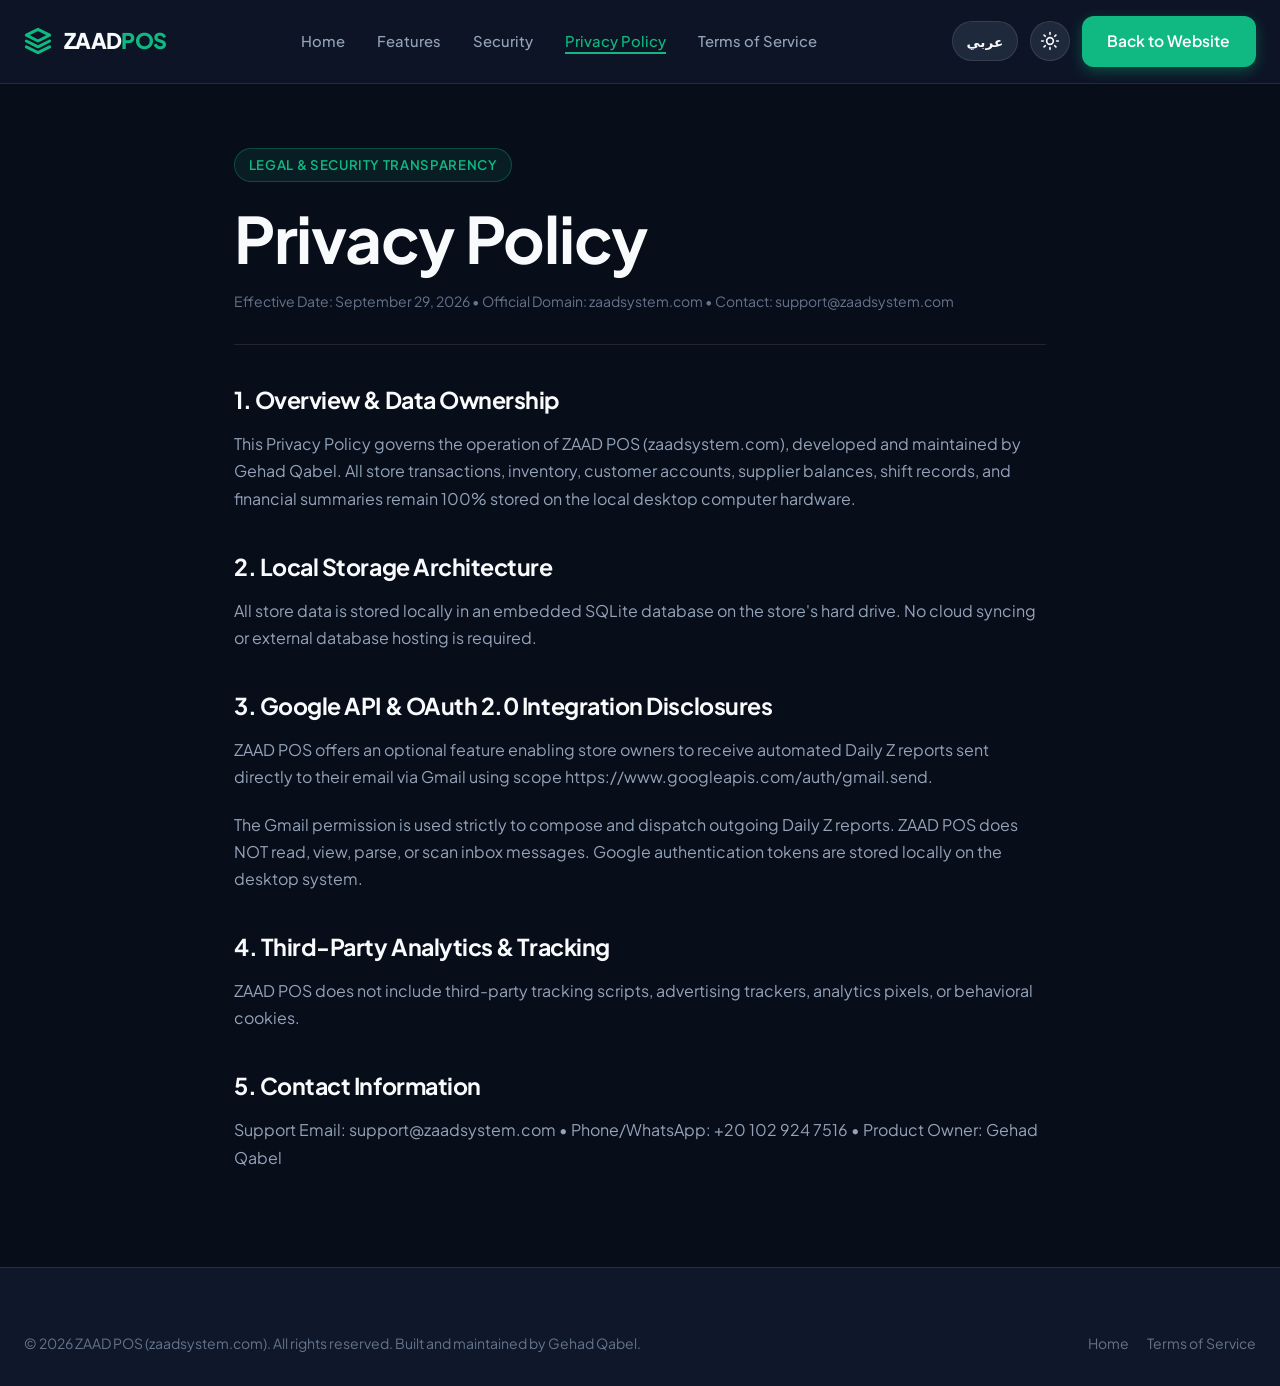
==== privacy/index.html @ 34163085 "Initial ZAAD POS website" ====
<!DOCTYPE html>
<html lang="en" data-theme="dark">
<head>
  <meta charset="UTF-8">
  <meta name="viewport" content="width=device-width, initial-scale=1.0">
  <title>Privacy Policy | ZAAD POS</title>
  <meta name="description" content="Privacy Policy for ZAAD POS system. Learn about our local data storage practices, optional Google OAuth integration, and strict commitment to user data privacy.">
  <link rel="canonical" href="https://zaadsystem.com/privacy/">

  <!-- Open Graph -->
  <meta property="og:type" content="website">
  <meta property="og:url" content="https://zaadsystem.com/privacy/">
  <meta property="og:title" content="Privacy Policy | ZAAD POS">
  <meta property="og:description" content="Official Privacy Policy for ZAAD POS. 100% local data control, optional Gmail report delivery, and zero data selling.">

  <!-- Typography Fonts -->
  <link rel="preconnect" href="https://fonts.googleapis.com">
  <link rel="preconnect" href="https://fonts.gstatic.com" crossorigin>
  <link href="https://fonts.googleapis.com/css2?family=Cairo:wght@400;500;600;700;800&family=Plus+Jakarta+Sans:wght@400;500;600;700;800&display=swap" rel="stylesheet">

  <!-- Main Stylesheet -->
  <link rel="stylesheet" href="/assets/css/styles.css">
</head>
<body>
  <div id="scroll-progress" aria-hidden="true"></div>

  <!-- Navigation Bar -->
  <header class="navbar">
    <div class="navbar-container">
      <a href="/" class="brand-logo" aria-label="ZAAD POS Homepage">
        <svg xmlns="http://www.w3.org/2000/svg" width="28" height="28" viewBox="0 0 24 24" fill="none" stroke="#10b981" stroke-width="2.5" stroke-linecap="round" stroke-linejoin="round"><path d="m2 7 10-5 10 5-10 5z"/><path d="m2 17 10 5 10-5"/><path d="m2 12 10 5 10-5"/></svg>
        <span>ZAAD<span style="color:var(--accent-emerald)">POS</span></span>
      </a>

      <nav>
        <ul class="nav-links">
          <li><a href="/" class="nav-link" data-i18n="nav_home">Home</a></li>
          <li><a href="/#features" class="nav-link" data-i18n="nav_features">Features</a></li>
          <li><a href="/#security" class="nav-link" data-i18n="nav_security">Security</a></li>
          <li><a href="/privacy/" class="nav-link active" data-i18n="nav_privacy">Privacy Policy</a></li>
          <li><a href="/terms/" class="nav-link" data-i18n="nav_terms">Terms of Service</a></li>
        </ul>
      </nav>

      <div class="nav-actions">
        <!-- Language Switcher Toggle Button (AR | EN) -->
        <button type="button" class="lang-toggle-btn" aria-label="Switch Language">
          <span style="font-weight:700;">العربية</span>
        </button>

        <button type="button" class="theme-toggle-btn" aria-label="Toggle Theme">
          <svg xmlns="http://www.w3.org/2000/svg" width="20" height="20" viewBox="0 0 24 24" fill="none" stroke="currentColor" stroke-width="2" stroke-linecap="round" stroke-linejoin="round"><circle cx="12" cy="12" r="4"/><path d="M12 2v2"/><path d="M12 20v2"/><path d="m4.93 4.93 1.41 1.41"/><path d="m17.66 17.66 1.41 1.41"/><path d="M2 12h2"/><path d="M20 12h2"/><path d="m6.34 17.66-1.41 1.41"/><path d="m19.07 4.93-1.41 1.41"/></svg>
        </button>
        <a href="/" class="btn btn-primary" data-i18n="btn_back_website">Back to Website</a>
      </div>
    </div>
  </header>

  <main class="legal-container">
    <div class="legal-header">
      <div class="section-tag" data-i18n="priv_tag">Legal & Security Transparency</div>
      <h1 data-i18n="priv_title">Privacy Policy</h1>
      <div class="legal-meta" data-i18n="priv_meta">
        Effective Date: September 29, 2026 • Official Domain: zaadsystem.com • Contact: support@zaadsystem.com
      </div>
    </div>

    <article class="legal-content">
      <h2 data-i18n="priv_h1">1. Overview & Data Ownership</h2>
      <p data-i18n="priv_p1">
        This Privacy Policy governs the operation of ZAAD POS (zaadsystem.com), developed and maintained by Gehad Qabel. All store transactions, inventory, customer accounts, supplier balances, shift records, and financial summaries remain 100% stored on the local desktop computer hardware.
      </p>

      <h2 data-i18n="priv_h2">2. Local Storage Architecture</h2>
      <p data-i18n="priv_p2">
        All store data is stored locally in an embedded SQLite database on the store's hard drive. No cloud syncing or external database hosting is required.
      </p>

      <h2 data-i18n="priv_h3">3. Google API & OAuth 2.0 Integration Disclosures</h2>
      <p data-i18n="priv_p3">
        ZAAD POS offers an optional feature enabling store owners to receive automated Daily Z reports sent directly to their email via Gmail using scope https://www.googleapis.com/auth/gmail.send.
      </p>
      <p data-i18n="priv_p3_sub">
        The Gmail permission is used strictly to compose and dispatch outgoing Daily Z reports. ZAAD POS does NOT read, view, parse, or scan inbox messages. Google authentication tokens are stored locally on the desktop system.
      </p>

      <h2 data-i18n="priv_h4">4. Third-Party Analytics & Tracking</h2>
      <p data-i18n="priv_p4">
        ZAAD POS does not include third-party tracking scripts, advertising trackers, analytics pixels, or behavioral cookies.
      </p>

      <h2 data-i18n="priv_h5">5. Contact Information</h2>
      <p data-i18n="priv_p5">
        Support Email: support@zaadsystem.com • Phone/WhatsApp: +20 102 924 7516 • Product Owner: Gehad Qabel
      </p>
    </article>
  </main>

  <footer class="site-footer">
    <div class="footer-container">
      <div class="footer-bottom" style="border-top:none; padding-top:0;">
        <span data-i18n="footer_rights">© 2026 ZAAD POS (zaadsystem.com). Built and maintained by Gehad Qabel.</span>
        <div>
          <a href="/" style="margin-right:1rem;" data-i18n="nav_home">Home</a>
          <a href="/terms/" data-i18n="nav_terms">Terms of Service</a>
        </div>
      </div>
    </div>
  </footer>

  <script src="/assets/js/i18n.js"></script>
  <script src="/assets/js/main.js"></script>
</body>
</html>
---- assets/css/styles.css ----
/* ==========================================================================
   ZAAD POS - Official Commercial & Verification Website Stylesheet
   Design System: Modern SaaS, Premium Fintech, Glassmorphism, Dark/Light Mode
   Full LTR (English) & RTL (Arabic) Support
   ========================================================================== */

/* --------------------------------------------------------------------------
   1. CSS Custom Properties / Color Palette
   -------------------------------------------------------------------------- */
:root {
  /* Default Light Mode Colors */
  --bg-primary: #f8fafc;
  --bg-secondary: #ffffff;
  --bg-tertiary: #f1f5f9;
  --bg-card: #ffffff;
  --bg-card-hover: #f8fafc;
  --bg-glass: rgba(255, 255, 255, 0.85);
  --bg-glass-border: rgba(226, 232, 240, 0.8);
  
  --text-main: #0f172a;
  --text-muted: #475569;
  --text-subtle: #64748b;
  --text-inverse: #ffffff;
  
  --border-light: #e2e8f0;
  --border-subtle: #cbd5e1;
  --border-focus: #10b981;
  
  /* Brand Accent Colors */
  --accent-emerald: #10b981;
  --accent-emerald-hover: #059669;
  --accent-emerald-light: rgba(16, 185, 129, 0.1);
  --accent-emerald-glow: rgba(16, 185, 129, 0.25);
  --accent-cyan: #06b6d4;
  --accent-navy: #0f172a;
  --accent-navy-surface: #1e293b;
  
  /* UI Shadows */
  --shadow-sm: 0 1px 2px 0 rgba(0, 0, 0, 0.05);
  --shadow-md: 0 4px 6px -1px rgba(0, 0, 0, 0.1), 0 2px 4px -1px rgba(0, 0, 0, 0.06);
  --shadow-lg: 0 10px 15px -3px rgba(0, 0, 0, 0.1), 0 4px 6px -2px rgba(0, 0, 0, 0.05);
  --shadow-xl: 0 20px 25px -5px rgba(0, 0, 0, 0.1), 0 10px 10px -5px rgba(0, 0, 0, 0.04);
  --shadow-glow: 0 0 30px rgba(16, 185, 129, 0.15);

  /* Layout & Animation Variables */
  --radius-sm: 6px;
  --radius-md: 12px;
  --radius-lg: 20px;
  --radius-xl: 28px;
  --transition-fast: 0.15s ease;
  --transition-normal: 0.3s cubic-bezier(0.16, 1, 0.3, 1);
  --transition-slow: 0.5s cubic-bezier(0.16, 1, 0.3, 1);
}

/* Dark Mode Theme Overrides */
[data-theme="dark"] {
  --bg-primary: #080d1a;
  --bg-secondary: #0f172a;
  --bg-tertiary: #1e293b;
  --bg-card: rgba(15, 23, 42, 0.85);
  --bg-card-hover: rgba(30, 41, 59, 0.9);
  --bg-glass: rgba(15, 23, 42, 0.85);
  --bg-glass-border: rgba(255, 255, 255, 0.1);
  
  --text-main: #f8fafc;
  --text-muted: #94a3b8;
  --text-subtle: #64748b;
  --text-inverse: #0f172a;
  
  --border-light: rgba(255, 255, 255, 0.1);
  --border-subtle: rgba(255, 255, 255, 0.15);
  --border-focus: #10b981;
  
  --shadow-sm: 0 1px 2px 0 rgba(0, 0, 0, 0.3);
  --shadow-md: 0 4px 6px -1px rgba(0, 0, 0, 0.4);
  --shadow-lg: 0 10px 25px -5px rgba(0, 0, 0, 0.5);
  --shadow-xl: 0 25px 50px -12px rgba(0, 0, 0, 0.7);
  --shadow-glow: 0 0 40px rgba(16, 185, 129, 0.25);
}

/* --------------------------------------------------------------------------
   2. Base Styles & Global Resets
   -------------------------------------------------------------------------- */
*, *::before, *::after {
  box-sizing: border-box;
  margin: 0;
  padding: 0;
}

html {
  scroll-behavior: smooth;
  font-size: 16px;
  -webkit-text-size-adjust: 100%;
}

body {
  font-family: 'Plus Jakarta Sans', system-ui, -apple-system, BlinkMacSystemFont, 'Segoe UI', Roboto, Ubuntu, sans-serif;
  background-color: var(--bg-primary);
  color: var(--text-main);
  line-height: 1.6;
  overflow-x: hidden;
  transition: background-color var(--transition-normal), color var(--transition-normal);
}

[dir="rtl"] body {
  font-family: 'Cairo', 'Plus Jakarta Sans', system-ui, -apple-system, 'Segoe UI', Roboto, sans-serif;
}

a {
  color: inherit;
  text-decoration: none;
}

button {
  font-family: inherit;
  cursor: pointer;
  border: none;
  background: none;
}

img {
  max-width: 100%;
  height: auto;
  display: block;
}

/* Scroll Progress Bar */
#scroll-progress {
  position: fixed;
  top: 0;
  left: 0;
  height: 3px;
  background: linear-gradient(90deg, var(--accent-emerald), var(--accent-cyan));
  z-index: 1000;
  width: 0%;
  transition: width 0.1s linear;
}

/* --------------------------------------------------------------------------
   3. Typography & Badges
   -------------------------------------------------------------------------- */
h1, h2, h3, h4, h5, h6 {
  color: var(--text-main);
  font-weight: 700;
  line-height: 1.25;
  letter-spacing: -0.02em;
}

h1 { font-size: clamp(2.5rem, 5vw, 4rem); }
h2 { font-size: clamp(1.85rem, 3.5vw, 2.75rem); }
h3 { font-size: clamp(1.35rem, 2.5vw, 1.75rem); }
h4 { font-size: 1.25rem; }

p {
  color: var(--text-muted);
}

.section-tag {
  display: inline-flex;
  align-items: center;
  gap: 0.5rem;
  padding: 0.35rem 0.85rem;
  border-radius: 9999px;
  background: var(--accent-emerald-light);
  border: 1px solid rgba(16, 185, 129, 0.3);
  color: var(--accent-emerald);
  font-size: 0.825rem;
  font-weight: 600;
  text-transform: uppercase;
  letter-spacing: 0.05em;
  margin-bottom: 1rem;
}

/* --------------------------------------------------------------------------
   4. Buttons & Interactive Controls
   -------------------------------------------------------------------------- */
.btn {
  display: inline-flex;
  align-items: center;
  justify-content: center;
  gap: 0.6rem;
  padding: 0.8rem 1.6rem;
  font-size: 0.975rem;
  font-weight: 600;
  border-radius: var(--radius-md);
  transition: all var(--transition-fast);
  white-space: nowrap;
}

.btn-primary {
  background: var(--accent-emerald);
  color: #ffffff;
  box-shadow: 0 4px 14px rgba(16, 185, 129, 0.35);
}

.btn-primary:hover {
  background: var(--accent-emerald-hover);
  transform: translateY(-2px);
  box-shadow: 0 6px 20px rgba(16, 185, 129, 0.45);
}

.btn-secondary {
  background: var(--bg-tertiary);
  color: var(--text-main);
  border: 1px solid var(--border-light);
}

.btn-secondary:hover {
  background: var(--bg-card-hover);
  border-color: var(--border-subtle);
  transform: translateY(-2px);
}

.btn-outline {
  background: transparent;
  color: var(--text-main);
  border: 1px solid var(--border-light);
}

.btn-outline:hover {
  background: var(--accent-emerald-light);
  border-color: var(--accent-emerald);
  color: var(--accent-emerald);
}

/* RTL Arrow Icon Flip */
[dir="rtl"] .btn svg.arrow-icon {
  transform: scaleX(-1);
}

/* --------------------------------------------------------------------------
   5. Sticky Navigation Bar
   -------------------------------------------------------------------------- */
.navbar {
  position: sticky;
  top: 0;
  width: 100%;
  z-index: 900;
  background: var(--bg-glass);
  backdrop-filter: blur(16px);
  -webkit-backdrop-filter: blur(16px);
  border-bottom: 1px solid var(--bg-glass-border);
  transition: all var(--transition-normal);
}

.navbar-container {
  max-width: 1280px;
  margin: 0 auto;
  padding: 1rem 1.5rem;
  display: flex;
  align-items: center;
  justify-content: space-between;
}

.brand-logo {
  display: flex;
  align-items: center;
  gap: 0.75rem;
  font-size: 1.35rem;
  font-weight: 800;
  color: var(--text-main);
  letter-spacing: -0.03em;
}

.brand-badge {
  font-size: 0.65rem;
  padding: 0.2rem 0.5rem;
  background: var(--accent-emerald-light);
  color: var(--accent-emerald);
  border-radius: 4px;
  font-weight: 700;
  border: 1px solid rgba(16, 185, 129, 0.3);
}

.nav-links {
  display: flex;
  align-items: center;
  gap: 2rem;
  list-style: none;
}

.nav-link {
  font-size: 0.925rem;
  font-weight: 500;
  color: var(--text-muted);
  transition: color var(--transition-fast);
  position: relative;
}

.nav-link:hover, .nav-link.active {
  color: var(--accent-emerald);
}

.nav-link::after {
  content: '';
  position: absolute;
  bottom: -4px;
  left: 0;
  width: 0%;
  height: 2px;
  background: var(--accent-emerald);
  transition: width var(--transition-fast);
}

.nav-link:hover::after, .nav-link.active::after {
  width: 100%;
}

.nav-actions {
  display: flex;
  align-items: center;
  gap: 0.75rem;
}

.theme-toggle-btn, .lang-toggle-btn {
  height: 40px;
  padding: 0 0.85rem;
  border-radius: 9999px;
  display: flex;
  align-items: center;
  justify-content: center;
  background: var(--bg-tertiary);
  color: var(--text-main);
  border: 1px solid var(--border-light);
  font-size: 0.85rem;
  font-weight: 700;
  transition: all var(--transition-fast);
}

.theme-toggle-btn {
  width: 40px;
  padding: 0;
  border-radius: 50%;
}

.theme-toggle-btn:hover, .lang-toggle-btn:hover {
  background: var(--accent-emerald-light);
  color: var(--accent-emerald);
  border-color: var(--accent-emerald);
}

.mobile-menu-btn {
  display: none;
  font-size: 1.5rem;
  color: var(--text-main);
}

/* --------------------------------------------------------------------------
   6. Hero Section & Desktop Application Mockup
   -------------------------------------------------------------------------- */
.hero-section {
  padding: 4rem 1.5rem 6rem;
  position: relative;
  overflow: hidden;
}

.hero-container {
  max-width: 1280px;
  margin: 0 auto;
  text-align: center;
}

.hero-headline {
  margin-bottom: 1.25rem;
  max-width: 900px;
  margin-left: auto;
  margin-right: auto;
}

.hero-subtitle {
  font-size: 1.2rem;
  color: var(--text-muted);
  max-width: 720px;
  margin: 0 auto 2.5rem;
}

.hero-actions {
  display: flex;
  align-items: center;
  justify-content: center;
  gap: 1rem;
  margin-bottom: 3rem;
  flex-wrap: wrap;
}

.hero-trust-badges {
  display: flex;
  align-items: center;
  justify-content: center;
  gap: 1.5rem;
  flex-wrap: wrap;
  margin-bottom: 4rem;
}

.trust-badge-item {
  display: flex;
  align-items: center;
  gap: 0.5rem;
  font-size: 0.875rem;
  font-weight: 600;
  color: var(--text-muted);
  background: var(--bg-card);
  padding: 0.4rem 1rem;
  border-radius: 9999px;
  border: 1px solid var(--border-light);
}

.trust-badge-item svg {
  color: var(--accent-emerald);
}

/* Application Desktop Window Frame */
.app-window-frame {
  max-width: 1100px;
  margin: 0 auto;
  background: var(--accent-navy-surface);
  border-radius: var(--radius-lg);
  border: 1px solid var(--border-subtle);
  box-shadow: var(--shadow-xl), var(--shadow-glow);
  overflow: hidden;
  transition: transform var(--transition-slow);
  cursor: pointer;
  position: relative;
}

.app-window-frame:hover {
  transform: translateY(-4px) scale(1.005);
}

.window-header-bar {
  background: #0f172a;
  padding: 0.75rem 1.25rem;
  display: flex;
  align-items: center;
  justify-content: space-between;
  border-bottom: 1px solid rgba(255, 255, 255, 0.1);
}

.window-dots {
  display: flex;
  gap: 6px;
}

.dot {
  width: 10px;
  height: 10px;
  border-radius: 50%;
}
.dot-red { background: #ef4444; }
.dot-yellow { background: #f59e0b; }
.dot-green { background: #10b981; }

.window-title {
  font-size: 0.8rem;
  color: #94a3b8;
  font-weight: 600;
}

.app-screenshot-wrapper {
  position: relative;
  overflow: hidden;
}

.app-screenshot-wrapper img {
  width: 100%;
  height: auto;
  display: block;
}

.screenshot-zoom-overlay {
  position: absolute;
  inset: 0;
  background: rgba(15, 23, 42, 0.4);
  display: flex;
  align-items: center;
  justify-content: center;
  opacity: 0;
  transition: opacity var(--transition-fast);
  color: #ffffff;
  font-weight: 600;
  gap: 0.5rem;
}

.app-window-frame:hover .screenshot-zoom-overlay {
  opacity: 1;
}

/* --------------------------------------------------------------------------
   7. Workflow Section
   -------------------------------------------------------------------------- */
.section-padding {
  padding: 5rem 1.5rem;
}

.container {
  max-width: 1280px;
  margin: 0 auto;
}

.section-header {
  text-align: center;
  max-width: 700px;
  margin: 0 auto 3.5rem;
}

.workflow-grid {
  display: grid;
  grid-template-columns: repeat(auto-fit, minmax(220px, 1fr));
  gap: 1.5rem;
  position: relative;
}

.workflow-card {
  background: var(--bg-card);
  border: 1px solid var(--border-light);
  border-radius: var(--radius-md);
  padding: 1.75rem;
  position: relative;
  transition: all var(--transition-normal);
  text-align: start;
}

.workflow-card:hover {
  transform: translateY(-5px);
  border-color: var(--accent-emerald);
  box-shadow: var(--shadow-lg);
}

.workflow-step-num {
  font-size: 0.75rem;
  font-weight: 800;
  color: var(--accent-emerald);
  background: var(--accent-emerald-light);
  width: 28px;
  height: 28px;
  border-radius: 50%;
  display: flex;
  align-items: center;
  justify-content: center;
  margin-bottom: 1rem;
}

.workflow-card h3 {
  font-size: 1.15rem;
  margin-bottom: 0.5rem;
}

/* --------------------------------------------------------------------------
   8. Screenshot Showcase Lightbox & Alternating Layouts
   -------------------------------------------------------------------------- */
.showcase-row {
  display: grid;
  grid-template-columns: 1fr 1fr;
  gap: 3rem;
  align-items: center;
  margin-bottom: 5rem;
}

.showcase-row.reverse {
  grid-template-columns: 1fr 1fr;
}

.showcase-content {
  text-align: start;
}

.showcase-content h3 {
  font-size: 1.85rem;
  margin-bottom: 1rem;
}

.showcase-content p {
  font-size: 1.05rem;
  margin-bottom: 1.5rem;
}

.showcase-list {
  list-style: none;
  display: flex;
  flex-direction: column;
  gap: 0.75rem;
}

.showcase-list li {
  display: flex;
  align-items: flex-start;
  gap: 0.75rem;
  font-size: 0.95rem;
  color: var(--text-muted);
}

.showcase-list li svg {
  color: var(--accent-emerald);
  flex-shrink: 0;
  margin-top: 2px;
}

/* --------------------------------------------------------------------------
   9. Features Grid
   -------------------------------------------------------------------------- */
.features-grid {
  display: grid;
  grid-template-columns: repeat(auto-fit, minmax(320px, 1fr));
  gap: 1.75rem;
}

.feature-card {
  background: var(--bg-card);
  border: 1px solid var(--border-light);
  border-radius: var(--radius-md);
  padding: 2rem;
  transition: all var(--transition-normal);
  text-align: start;
}

.feature-card:hover {
  transform: translateY(-4px);
  border-color: var(--accent-emerald);
  box-shadow: var(--shadow-md);
}

.feature-icon-box {
  width: 48px;
  height: 48px;
  border-radius: var(--radius-sm);
  background: var(--accent-emerald-light);
  color: var(--accent-emerald);
  display: flex;
  align-items: center;
  justify-content: center;
  margin-bottom: 1.25rem;
}

.feature-card h3 {
  font-size: 1.2rem;
  margin-bottom: 0.6rem;
}

/* --------------------------------------------------------------------------
   10. Security & Transparency Banner
   -------------------------------------------------------------------------- */
.security-banner {
  background: var(--bg-card);
  border: 1px solid var(--border-light);
  border-radius: var(--radius-lg);
  padding: 3.5rem 2.5rem;
  box-shadow: var(--shadow-lg);
  text-align: start;
}

.security-grid {
  display: grid;
  grid-template-columns: 1fr 1fr;
  gap: 3rem;
  align-items: center;
}

.transparency-pill-list {
  display: flex;
  flex-direction: column;
  gap: 1rem;
  margin-top: 1.5rem;
}

.transparency-item {
  display: flex;
  align-items: flex-start;
  gap: 1rem;
  background: var(--bg-tertiary);
  padding: 1rem 1.25rem;
  border-radius: var(--radius-md);
  border: 1px solid var(--border-light);
}

.transparency-item svg {
  color: var(--accent-emerald);
  flex-shrink: 0;
  margin-top: 2px;
}

/* --------------------------------------------------------------------------
   11. Contact & Founder Section
   -------------------------------------------------------------------------- */
.contact-grid {
  display: grid;
  grid-template-columns: 1fr 1fr;
  gap: 3rem;
  text-align: start;
}

.contact-card {
  background: var(--bg-card);
  border: 1px solid var(--border-light);
  border-radius: var(--radius-lg);
  padding: 2.5rem;
}

.contact-method-list {
  display: flex;
  flex-direction: column;
  gap: 1.25rem;
  margin-top: 1.5rem;
}

.contact-method {
  display: flex;
  align-items: center;
  gap: 1rem;
  padding: 1rem;
  border-radius: var(--radius-md);
  background: var(--bg-tertiary);
  border: 1px solid var(--border-light);
  transition: all var(--transition-fast);
}

.contact-method:hover {
  border-color: var(--accent-emerald);
  transform: translateX(4px);
}

[dir="rtl"] .contact-method:hover {
  transform: translateX(-4px);
}

.contact-method svg {
  color: var(--accent-emerald);
}

.founder-box {
  border-top: 1px solid var(--border-light);
  padding-top: 1.5rem;
  margin-top: 2rem;
  display: flex;
  align-items: center;
  justify-content: space-between;
  gap: 1rem;
}

.founder-info {
  font-size: 0.9rem;
  color: var(--text-muted);
}

.founder-info strong {
  color: var(--text-main);
}

/* --------------------------------------------------------------------------
   12. Footer
   -------------------------------------------------------------------------- */
.site-footer {
  background: var(--bg-secondary);
  border-top: 1px solid var(--border-light);
  padding: 4rem 1.5rem 2rem;
  text-align: start;
}

.footer-container {
  max-width: 1280px;
  margin: 0 auto;
}

.footer-grid {
  display: grid;
  grid-template-columns: 2fr 1fr 1fr 1fr;
  gap: 3rem;
  margin-bottom: 3rem;
}

.footer-brand p {
  margin-top: 1rem;
  font-size: 0.925rem;
  max-width: 320px;
}

.footer-col h4 {
  font-size: 0.95rem;
  margin-bottom: 1.25rem;
  color: var(--text-main);
}

.footer-links {
  list-style: none;
  display: flex;
  flex-direction: column;
  gap: 0.75rem;
}

.footer-links a {
  font-size: 0.9rem;
  color: var(--text-muted);
  transition: color var(--transition-fast);
}

.footer-links a:hover {
  color: var(--accent-emerald);
}

.footer-bottom {
  border-top: 1px solid var(--border-light);
  padding-top: 2rem;
  display: flex;
  align-items: center;
  justify-content: space-between;
  font-size: 0.875rem;
  color: var(--text-subtle);
}

/* --------------------------------------------------------------------------
   13. Lightbox Modal & Request Demo Modal
   -------------------------------------------------------------------------- */
.modal-backdrop {
  position: fixed;
  inset: 0;
  background: rgba(8, 13, 26, 0.85);
  backdrop-filter: blur(12px);
  z-index: 2000;
  display: flex;
  align-items: center;
  justify-content: center;
  padding: 2rem;
  opacity: 0;
  pointer-events: none;
  transition: opacity var(--transition-normal);
}

.modal-backdrop.active {
  opacity: 1;
  pointer-events: auto;
}

.lightbox-content {
  max-width: 90vw;
  max-height: 90vh;
  position: relative;
}

.lightbox-content img {
  max-width: 100%;
  max-height: 85vh;
  border-radius: var(--radius-md);
  box-shadow: var(--shadow-xl);
}

.modal-close-btn {
  position: absolute;
  top: -40px;
  right: 0;
  color: #ffffff;
  font-size: 1.5rem;
  cursor: pointer;
}

[dir="rtl"] .modal-close-btn {
  right: auto;
  left: 0;
}

.demo-modal-content {
  background: var(--bg-card);
  border: 1px solid var(--border-light);
  border-radius: var(--radius-lg);
  padding: 2.5rem;
  max-width: 540px;
  width: 100%;
  position: relative;
  box-shadow: var(--shadow-xl);
  text-align: start;
}

/* --------------------------------------------------------------------------
   14. Legal Pages (Privacy Policy & Terms of Service)
   -------------------------------------------------------------------------- */
.legal-container {
  max-width: 860px;
  margin: 4rem auto 6rem;
  padding: 0 1.5rem;
  text-align: start;
}

.legal-header {
  border-bottom: 1px solid var(--border-light);
  padding-bottom: 2rem;
  margin-bottom: 2.5rem;
}

.legal-header h1 {
  margin-bottom: 0.75rem;
}

.legal-meta {
  font-size: 0.875rem;
  color: var(--text-subtle);
}

.legal-content h2 {
  font-size: 1.45rem;
  margin-top: 2.5rem;
  margin-bottom: 1rem;
  color: var(--text-main);
}

.legal-content p, .legal-content ul {
  margin-bottom: 1.25rem;
  color: var(--text-muted);
  font-size: 1rem;
  line-height: 1.7;
}

.legal-content ul {
  padding-left: 1.5rem;
}

[dir="rtl"] .legal-content ul {
  padding-left: 0;
  padding-right: 1.5rem;
}

.legal-content li {
  margin-bottom: 0.5rem;
}

/* --------------------------------------------------------------------------
   15. Motion & Intersection Observer Animations
   -------------------------------------------------------------------------- */
.fade-up {
  opacity: 0;
  transform: translateY(30px);
  transition: opacity 0.6s cubic-bezier(0.16, 1, 0.3, 1), transform 0.6s cubic-bezier(0.16, 1, 0.3, 1);
}

.fade-up.visible {
  opacity: 1;
  transform: translateY(0);
}

@media (prefers-reduced-motion: reduce) {
  *, *::before, *::after {
    animation-duration: 0.01ms !important;
    animation-iteration-count: 1 !important;
    transition-duration: 0.01ms !important;
    scroll-behavior: auto !important;
  }
  .fade-up {
    opacity: 1 !important;
    transform: none !important;
  }
}

/* --------------------------------------------------------------------------
   16. Responsive Media Queries
   -------------------------------------------------------------------------- */
@media (max-width: 1024px) {
  .showcase-row, .showcase-row.reverse, .security-grid, .contact-grid, .footer-grid {
    grid-template-columns: 1fr;
    gap: 2.5rem;
  }
}

@media (max-width: 768px) {
  .nav-links {
    display: none;
  }
  .nav-links.mobile-open {
    display: flex;
    flex-direction: column;
    position: absolute;
    top: 100%;
    left: 0;
    width: 100%;
    background: var(--bg-card);
    border-bottom: 1px solid var(--border-light);
    padding: 1.5rem;
    box-shadow: var(--shadow-lg);
  }
  .mobile-menu-btn {
    display: block;
  }
  .hero-headline {
    font-size: 2.25rem;
  }
  .hero-actions {
    flex-direction: column;
    width: 100%;
  }
  .btn {
    width: 100%;
  }
}
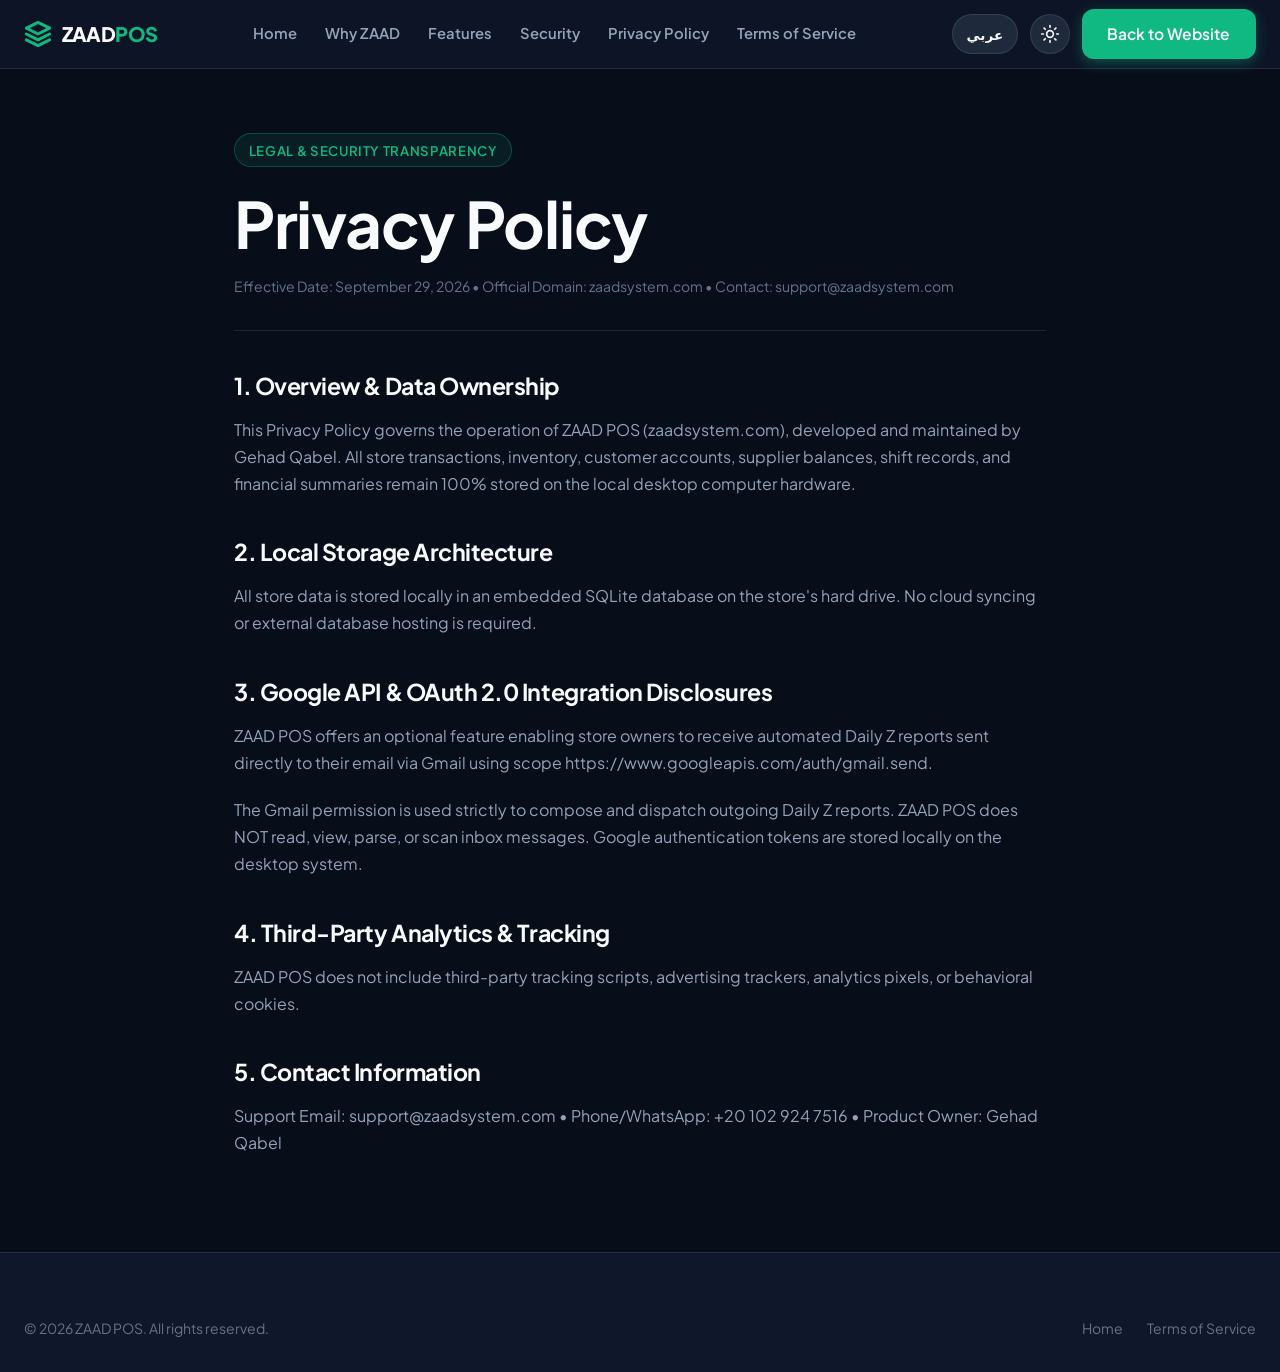
==== commit 2f0938d7: "feat(website): upgrade ZAAD POS landing page, luxury glassmorphic theme, responsive design, real scr" ====
--- a/privacy/index.html
+++ b/privacy/index.html
@@ -1,17 +1,17 @@
 <!DOCTYPE html>
-<html lang="en" data-theme="dark">
+<html lang="ar" dir="rtl" data-theme="dark">
 <head>
   <meta charset="UTF-8">
   <meta name="viewport" content="width=device-width, initial-scale=1.0">
-  <title>Privacy Policy | ZAAD POS</title>
-  <meta name="description" content="Privacy Policy for ZAAD POS system. Learn about our local data storage practices, optional Google OAuth integration, and strict commitment to user data privacy.">
+  <title>سياسة الخصوصية | ZAAD POS</title>
+  <meta name="description" content="سياسة الخصوصية لنظام ZAAD POS. تعرف على بنية التخزين المحلي لبيانات متجرك والتكامل الاختياري الآمن مع Google OAuth.">
   <link rel="canonical" href="https://zaadsystem.com/privacy/">
 
   <!-- Open Graph -->
   <meta property="og:type" content="website">
   <meta property="og:url" content="https://zaadsystem.com/privacy/">
-  <meta property="og:title" content="Privacy Policy | ZAAD POS">
-  <meta property="og:description" content="Official Privacy Policy for ZAAD POS. 100% local data control, optional Gmail report delivery, and zero data selling.">
+  <meta property="og:title" content="سياسة الخصوصية | ZAAD POS">
+  <meta property="og:description" content="سياسة الخصوصية الرسمية لنظام ZAAD POS. تحكم محلي 100% بالبيانات وإرسال اختياري لتقارير Z اليومية.">
 
   <!-- Typography Fonts -->
   <link rel="preconnect" href="https://fonts.googleapis.com">
@@ -19,7 +19,7 @@
   <link href="https://fonts.googleapis.com/css2?family=Cairo:wght@400;500;600;700;800&family=Plus+Jakarta+Sans:wght@400;500;600;700;800&display=swap" rel="stylesheet">
 
   <!-- Main Stylesheet -->
-  <link rel="stylesheet" href="/assets/css/styles.css">
+  <link rel="stylesheet" href="../assets/css/styles.css?v=2.6">
 </head>
 <body>
   <div id="scroll-progress" aria-hidden="true"></div>
@@ -27,71 +27,72 @@
   <!-- Navigation Bar -->
   <header class="navbar">
     <div class="navbar-container">
-      <a href="/" class="brand-logo" aria-label="ZAAD POS Homepage">
+      <a href="../" class="brand-logo" aria-label="ZAAD POS Homepage">
         <svg xmlns="http://www.w3.org/2000/svg" width="28" height="28" viewBox="0 0 24 24" fill="none" stroke="#10b981" stroke-width="2.5" stroke-linecap="round" stroke-linejoin="round"><path d="m2 7 10-5 10 5-10 5z"/><path d="m2 17 10 5 10-5"/><path d="m2 12 10 5 10-5"/></svg>
         <span>ZAAD<span style="color:var(--accent-emerald)">POS</span></span>
       </a>
 
       <nav>
         <ul class="nav-links">
-          <li><a href="/" class="nav-link" data-i18n="nav_home">Home</a></li>
-          <li><a href="/#features" class="nav-link" data-i18n="nav_features">Features</a></li>
-          <li><a href="/#security" class="nav-link" data-i18n="nav_security">Security</a></li>
-          <li><a href="/privacy/" class="nav-link active" data-i18n="nav_privacy">Privacy Policy</a></li>
-          <li><a href="/terms/" class="nav-link" data-i18n="nav_terms">Terms of Service</a></li>
+          <li><a href="../" class="nav-link" data-i18n="nav_home">الرئيسية</a></li>
+          <li><a href="../#why-zaad" class="nav-link" data-i18n="nav_why">لماذا زاد</a></li>
+          <li><a href="../#features" class="nav-link" data-i18n="nav_features">المميزات</a></li>
+          <li><a href="../#security" class="nav-link" data-i18n="nav_security">الأمان</a></li>
+          <li><a href="../privacy/" class="nav-link active" data-i18n="nav_privacy">سياسة الخصوصية</a></li>
+          <li><a href="../terms/" class="nav-link" data-i18n="nav_terms">شروط الخدمة</a></li>
         </ul>
       </nav>
 
       <div class="nav-actions">
         <!-- Language Switcher Toggle Button (AR | EN) -->
         <button type="button" class="lang-toggle-btn" aria-label="Switch Language">
-          <span style="font-weight:700;">العربية</span>
+          <span style="font-weight:700;">English</span>
         </button>
 
         <button type="button" class="theme-toggle-btn" aria-label="Toggle Theme">
           <svg xmlns="http://www.w3.org/2000/svg" width="20" height="20" viewBox="0 0 24 24" fill="none" stroke="currentColor" stroke-width="2" stroke-linecap="round" stroke-linejoin="round"><circle cx="12" cy="12" r="4"/><path d="M12 2v2"/><path d="M12 20v2"/><path d="m4.93 4.93 1.41 1.41"/><path d="m17.66 17.66 1.41 1.41"/><path d="M2 12h2"/><path d="M20 12h2"/><path d="m6.34 17.66-1.41 1.41"/><path d="m19.07 4.93-1.41 1.41"/></svg>
         </button>
-        <a href="/" class="btn btn-primary" data-i18n="btn_back_website">Back to Website</a>
+        <a href="../" class="btn btn-primary" data-i18n="btn_back_website">الرجوع للموقع</a>
       </div>
     </div>
   </header>
 
   <main class="legal-container">
     <div class="legal-header">
-      <div class="section-tag" data-i18n="priv_tag">Legal & Security Transparency</div>
-      <h1 data-i18n="priv_title">Privacy Policy</h1>
+      <div class="section-tag" data-i18n="priv_tag">الشفافية القانونية والأمان</div>
+      <h1 data-i18n="priv_title">سياسة الخصوصية</h1>
       <div class="legal-meta" data-i18n="priv_meta">
-        Effective Date: September 29, 2026 • Official Domain: zaadsystem.com • Contact: support@zaadsystem.com
+        تاريخ السريان: 29 سبتمبر 2026 • النطاق الرسمي: zaadsystem.com • التواصل: support@zaadsystem.com
       </div>
     </div>
 
     <article class="legal-content">
-      <h2 data-i18n="priv_h1">1. Overview & Data Ownership</h2>
+      <h2 data-i18n="priv_h1">1. نظرة عامة وملكية البيانات</h2>
       <p data-i18n="priv_p1">
-        This Privacy Policy governs the operation of ZAAD POS (zaadsystem.com), developed and maintained by Gehad Qabel. All store transactions, inventory, customer accounts, supplier balances, shift records, and financial summaries remain 100% stored on the local desktop computer hardware.
+        تحكم سياسة الخصوصية هذه عمل برنامج ZAAD POS (zaadsystem.com)، المطوّر والمملوك بواسطة جهاد قابل. تظل جميع معاملات المتجر والمخزون وحسابات العملاء والموردين وسجلات الورديات والملخصات المالية مخزنة بنسبة 100% محلياً على جهاز الكمبيوتر الخاص بك.
       </p>
 
-      <h2 data-i18n="priv_h2">2. Local Storage Architecture</h2>
+      <h2 data-i18n="priv_h2">2. بنية التخزين المحلي</h2>
       <p data-i18n="priv_p2">
-        All store data is stored locally in an embedded SQLite database on the store's hard drive. No cloud syncing or external database hosting is required.
+        يتم تخزين كافة بيانات المتجر محلياً داخل قاعدة بيانات SQLite مدمجة على القرص الصلب للمتجر. لا يلزم أي مزامنة سحابية أو استضافة خوادم خارجية لتشغيل المحل.
       </p>
 
-      <h2 data-i18n="priv_h3">3. Google API & OAuth 2.0 Integration Disclosures</h2>
+      <h2 data-i18n="priv_h3">3. إفصاحات الربط بـ Google API و OAuth 2.0</h2>
       <p data-i18n="priv_p3">
-        ZAAD POS offers an optional feature enabling store owners to receive automated Daily Z reports sent directly to their email via Gmail using scope https://www.googleapis.com/auth/gmail.send.
+        يوفر ZAAD POS ميزة اختيارية تتيح لمالكي المتاجر تلقي تقارير Z اليومية المؤتمتة مباشرة عبر البريد الإلكتروني باستخدام نطاق الصلاحية https://www.googleapis.com/auth/gmail.send.
       </p>
       <p data-i18n="priv_p3_sub">
-        The Gmail permission is used strictly to compose and dispatch outgoing Daily Z reports. ZAAD POS does NOT read, view, parse, or scan inbox messages. Google authentication tokens are stored locally on the desktop system.
+        تُستخدم صلاحية Gmail حصرياً لإنشاء وإرسال تقارير Z اليومية الصادرة فقط. لا يقوم ZAAD POS بقراءة أو مسح أو فحص محتويات صندوق الوارد نهائياً. يتم تخزين رموز اعتماد Google محلياً على القرص الصلب لجهازك فقط.
       </p>
 
-      <h2 data-i18n="priv_h4">4. Third-Party Analytics & Tracking</h2>
+      <h2 data-i18n="priv_h4">4. التحليلات والتتبع الخارجي</h2>
       <p data-i18n="priv_p4">
-        ZAAD POS does not include third-party tracking scripts, advertising trackers, analytics pixels, or behavioral cookies.
+        لا يتضمن نظام ZAAD POS أي برمجيات تتبع تابعة لجهات خارجية أو متتبعات إعلانية أو بكسلات تتبع أو ملفات تعريف ارتباط سلوكية.
       </p>
 
-      <h2 data-i18n="priv_h5">5. Contact Information</h2>
+      <h2 data-i18n="priv_h5">5. معلومات الاتصال والتواصل</h2>
       <p data-i18n="priv_p5">
-        Support Email: support@zaadsystem.com • Phone/WhatsApp: +20 102 924 7516 • Product Owner: Gehad Qabel
+        البريد الإلكتروني للدعم: support@zaadsystem.com • الهاتف / واتساب: +20 102 924 7516 • المالك ومطور النظام: جهاد قابل
       </p>
     </article>
   </main>
@@ -99,16 +100,16 @@
   <footer class="site-footer">
     <div class="footer-container">
       <div class="footer-bottom" style="border-top:none; padding-top:0;">
-        <span data-i18n="footer_rights">© 2026 ZAAD POS (zaadsystem.com). Built and maintained by Gehad Qabel.</span>
-        <div>
-          <a href="/" style="margin-right:1rem;" data-i18n="nav_home">Home</a>
-          <a href="/terms/" data-i18n="nav_terms">Terms of Service</a>
+        <span data-i18n="footer_rights">© 2026 ZAAD POS. جميع الحقوق محفوظة.</span>
+        <div class="footer-legal-links">
+          <a href="../" data-i18n="nav_home">الرئيسية</a>
+          <a href="../terms/" data-i18n="nav_terms">شروط الخدمة</a>
         </div>
       </div>
     </div>
   </footer>
 
-  <script src="/assets/js/i18n.js"></script>
-  <script src="/assets/js/main.js"></script>
+  <script src="../assets/js/i18n.js?v=2.6"></script>
+  <script src="../assets/js/main.js?v=2.6"></script>
 </body>
 </html>
--- a/assets/css/styles.css
+++ b/assets/css/styles.css
@@ -78,6 +78,32 @@
   --shadow-glow: 0 0 40px rgba(16, 185, 129, 0.25);
 }
 
+/* Light Mode Theme Explicit Overrides */
+[data-theme="light"] {
+  --bg-primary: #f8fafc;
+  --bg-secondary: #ffffff;
+  --bg-tertiary: #f1f5f9;
+  --bg-card: #ffffff;
+  --bg-card-hover: #f8fafc;
+  --bg-glass: rgba(255, 255, 255, 0.85);
+  --bg-glass-border: rgba(226, 232, 240, 0.8);
+  
+  --text-main: #0f172a;
+  --text-muted: #475569;
+  --text-subtle: #64748b;
+  --text-inverse: #ffffff;
+  
+  --border-light: #e2e8f0;
+  --border-subtle: #cbd5e1;
+  --border-focus: #10b981;
+
+  --shadow-sm: 0 1px 2px 0 rgba(0, 0, 0, 0.05);
+  --shadow-md: 0 4px 6px -1px rgba(0, 0, 0, 0.1), 0 2px 4px -1px rgba(0, 0, 0, 0.06);
+  --shadow-lg: 0 10px 15px -3px rgba(0, 0, 0, 0.1), 0 4px 6px -2px rgba(0, 0, 0, 0.05);
+  --shadow-xl: 0 20px 25px -5px rgba(0, 0, 0, 0.1), 0 10px 10px -5px rgba(0, 0, 0, 0.04);
+  --shadow-glow: 0 0 30px rgba(16, 185, 129, 0.15);
+}
+
 /* --------------------------------------------------------------------------
    2. Base Styles & Global Resets
    -------------------------------------------------------------------------- */
@@ -235,56 +261,71 @@
   position: sticky;
   top: 0;
   width: 100%;
-  z-index: 900;
+  z-index: 1000;
   background: var(--bg-glass);
   backdrop-filter: blur(16px);
   -webkit-backdrop-filter: blur(16px);
   border-bottom: 1px solid var(--bg-glass-border);
-  transition: all var(--transition-normal);
+  transition: background-color var(--transition-fast), border-color var(--transition-fast), box-shadow var(--transition-fast);
+}
+
+.navbar.scrolled {
+  box-shadow: var(--shadow-lg);
+  border-bottom-color: rgba(16, 185, 129, 0.25);
 }
 
 .navbar-container {
   max-width: 1280px;
   margin: 0 auto;
-  padding: 1rem 1.5rem;
+  padding: 0.75rem 1.5rem;
   display: flex;
   align-items: center;
   justify-content: space-between;
+  gap: 1.5rem;
+  height: 68px;
 }
 
 .brand-logo {
   display: flex;
   align-items: center;
-  gap: 0.75rem;
-  font-size: 1.35rem;
+  gap: 0.6rem;
+  font-size: 1.25rem;
   font-weight: 800;
   color: var(--text-main);
   letter-spacing: -0.03em;
+  white-space: nowrap;
+  flex-shrink: 0;
 }
 
 .brand-badge {
-  font-size: 0.65rem;
-  padding: 0.2rem 0.5rem;
+  font-size: 0.625rem;
+  padding: 0.15rem 0.45rem;
   background: var(--accent-emerald-light);
   color: var(--accent-emerald);
   border-radius: 4px;
   font-weight: 700;
   border: 1px solid rgba(16, 185, 129, 0.3);
+  white-space: nowrap;
 }
 
 .nav-links {
   display: flex;
   align-items: center;
-  gap: 2rem;
+  gap: 1.75rem;
   list-style: none;
+  margin: 0;
+  padding: 0;
 }
 
 .nav-link {
   font-size: 0.925rem;
-  font-weight: 500;
+  font-weight: 600;
   color: var(--text-muted);
   transition: color var(--transition-fast);
   position: relative;
+  white-space: nowrap;
+  padding: 0.25rem 0;
+  display: inline-block;
 }
 
 .nav-link:hover, .nav-link.active {
@@ -297,19 +338,33 @@
   bottom: -4px;
   left: 0;
   width: 0%;
-  height: 2px;
+  height: 2.5px;
   background: var(--accent-emerald);
   transition: width var(--transition-fast);
+  border-radius: 2px;
 }
 
 .nav-link:hover::after, .nav-link.active::after {
   width: 100%;
 }
 
+.mobile-cta-item {
+  display: none;
+}
+
 .nav-actions {
   display: flex;
   align-items: center;
   gap: 0.75rem;
+  flex-shrink: 0;
+}
+
+.nav-cta-btn {
+  white-space: nowrap;
+  flex-shrink: 0;
+  padding: 0.65rem 1.35rem;
+  font-size: 0.9rem;
+  font-weight: 700;
 }
 
 .theme-toggle-btn, .lang-toggle-btn {
@@ -325,6 +380,8 @@
   font-size: 0.85rem;
   font-weight: 700;
   transition: all var(--transition-fast);
+  white-space: nowrap;
+  flex-shrink: 0;
 }
 
 .theme-toggle-btn {
@@ -423,6 +480,12 @@
   position: relative;
 }
 
+[data-theme="light"] .app-window-frame {
+  background: #ffffff;
+  border-color: #cbd5e1;
+  box-shadow: 0 10px 25px -5px rgba(0, 0, 0, 0.08), 0 0 20px rgba(16, 185, 129, 0.1);
+}
+
 .app-window-frame:hover {
   transform: translateY(-4px) scale(1.005);
 }
@@ -948,6 +1011,1475 @@
 }
 
 /* --------------------------------------------------------------------------
+   15b. ZAAD Sections 1-4 Redesign Specific Styles
+   -------------------------------------------------------------------------- */
+
+/* Hero Floating Status Cards */
+.hero-window-wrapper {
+  position: relative;
+  max-width: 1160px;
+  margin: 2.5rem auto 0;
+}
+
+.hero-window-wrapper .app-screenshot-wrapper img {
+  max-height: 660px;
+  object-fit: contain;
+}
+
+.floating-status-card {
+  position: absolute;
+  z-index: 10;
+  display: flex;
+  align-items: center;
+  gap: 0.6rem;
+  padding: 0.55rem 1.15rem;
+  border-radius: 9999px;
+  background: var(--bg-card);
+  backdrop-filter: blur(14px);
+  -webkit-backdrop-filter: blur(14px);
+  border: 1px solid rgba(16, 185, 129, 0.35);
+  color: var(--text-main);
+  font-size: 0.85rem;
+  font-weight: 700;
+  box-shadow: var(--shadow-lg);
+  pointer-events: none;
+  animation: floatCard 4s ease-in-out infinite alternate;
+  white-space: nowrap;
+}
+
+[data-theme="light"] .floating-status-card {
+  background: #ffffff;
+  color: #0f172a;
+  border-color: rgba(16, 185, 129, 0.45);
+  box-shadow: 0 10px 25px -4px rgba(0, 0, 0, 0.1), 0 2px 8px rgba(16, 185, 129, 0.15);
+}
+
+[data-theme="dark"] .floating-status-card {
+  background: rgba(15, 23, 42, 0.94);
+  color: #f8fafc;
+  border-color: rgba(16, 185, 129, 0.35);
+  box-shadow: 0 10px 25px -5px rgba(0, 0, 0, 0.5), 0 0 15px rgba(16, 185, 129, 0.2);
+}
+
+.status-pulse-dot {
+  width: 9px;
+  height: 9px;
+  border-radius: 50%;
+  background: #10b981;
+  box-shadow: 0 0 10px #10b981;
+  display: inline-block;
+  animation: pulseDot 2s infinite ease-in-out;
+}
+
+@keyframes pulseDot {
+  0% { transform: scale(0.95); opacity: 0.85; }
+  50% { transform: scale(1.15); opacity: 1; }
+  100% { transform: scale(0.95); opacity: 0.85; }
+}
+
+@keyframes floatCard {
+  0% { transform: translateY(0); }
+  100% { transform: translateY(-7px); }
+}
+
+/* Card 1: Shift Open */
+.status-card-tr {
+  top: -18px;
+  right: 28px;
+  animation-delay: 0s;
+}
+
+/* Card 2: Daily Z */
+.status-card-tl {
+  top: -18px;
+  left: 28px;
+  animation-delay: 0.8s;
+}
+
+/* Card 3: Stock Updated (Bottom Left in LTR, Bottom Right in RTL) */
+.status-card-bl {
+  bottom: -18px;
+  left: 28px;
+  animation-delay: 1.6s;
+}
+
+/* Card 4: 100% Offline Ready (Bottom Right in LTR, Bottom Left in RTL) */
+.status-card-br {
+  bottom: -18px;
+  right: 28px;
+  animation-delay: 2.2s;
+}
+
+[dir="rtl"] .status-card-tr {
+  right: auto;
+  left: 28px;
+}
+
+[dir="rtl"] .status-card-tl {
+  left: auto;
+  right: 28px;
+}
+
+[dir="rtl"] .status-card-bl {
+  left: auto;
+  right: 28px;
+}
+
+[dir="rtl"] .status-card-br {
+  right: auto;
+  left: 28px;
+}
+
+/* Why ZAAD Section */
+.why-grid {
+  display: grid;
+  grid-template-columns: repeat(auto-fit, minmax(250px, 1fr));
+  gap: 1.75rem;
+  margin-top: 3rem;
+}
+
+.why-card {
+  background: var(--bg-card);
+  border: 1px solid var(--border-light);
+  border-radius: var(--radius-lg);
+  padding: 2rem 1.75rem;
+  position: relative;
+  transition: all var(--transition-normal);
+}
+
+.why-card:hover {
+  transform: translateY(-5px);
+  border-color: rgba(16, 185, 129, 0.4);
+  box-shadow: var(--shadow-glow);
+}
+
+.why-card-num {
+  display: inline-flex;
+  align-items: center;
+  justify-content: center;
+  width: 44px;
+  height: 44px;
+  border-radius: var(--radius-md);
+  background: var(--accent-emerald-light);
+  color: var(--accent-emerald);
+  font-size: 1.15rem;
+  font-weight: 800;
+  margin-bottom: 1.25rem;
+  border: 1px solid rgba(16, 185, 129, 0.2);
+}
+
+.why-card h3 {
+  font-size: 1.25rem;
+  margin-bottom: 0.75rem;
+}
+
+.why-card p {
+  font-size: 0.95rem;
+  line-height: 1.6;
+}
+
+/* Daily Z Financial Flow Checkpoints */
+.financial-flow-container {
+  margin-top: 3rem;
+}
+
+.financial-flow-grid {
+  display: grid;
+  grid-template-columns: repeat(4, 1fr);
+  gap: 1rem;
+  position: relative;
+}
+
+.flow-card {
+  background: var(--bg-card);
+  border: 1px solid var(--border-light);
+  border-radius: var(--radius-md);
+  padding: 1.25rem 1rem;
+  text-align: center;
+  position: relative;
+}
+
+.flow-card-num {
+  font-size: 0.75rem;
+  font-weight: 700;
+  text-transform: uppercase;
+  color: var(--text-subtle);
+  margin-bottom: 0.25rem;
+}
+
+.flow-card-title {
+  font-size: 1.05rem;
+  font-weight: 700;
+  color: var(--text-main);
+}
+
+.flow-card.in {
+  border-color: rgba(16, 185, 129, 0.4);
+  background: rgba(16, 185, 129, 0.05);
+}
+
+.flow-card.in .flow-card-title {
+  color: var(--accent-emerald);
+}
+
+.flow-card.out {
+  border-color: rgba(245, 158, 11, 0.4);
+  background: rgba(245, 158, 11, 0.05);
+}
+
+.flow-card.out .flow-card-title {
+  color: #f59e0b;
+}
+
+.flow-card.available {
+  border-color: var(--accent-emerald);
+  background: linear-gradient(135deg, rgba(16, 185, 129, 0.15), rgba(6, 182, 212, 0.15));
+  box-shadow: 0 0 20px rgba(16, 185, 129, 0.2);
+}
+
+.flow-card.available .flow-card-title {
+  color: var(--accent-emerald);
+}
+
+.gmail-banner {
+  display: flex;
+  align-items: center;
+  justify-content: center;
+  gap: 1rem;
+  margin-top: 2rem;
+  padding: 1rem 1.75rem;
+  border-radius: var(--radius-md);
+  background: var(--bg-card);
+  color: var(--text-main);
+  border: 1px solid rgba(16, 185, 129, 0.3);
+  box-shadow: var(--shadow-md);
+}
+
+.gmail-badge {
+  display: inline-flex;
+  align-items: center;
+  gap: 0.4rem;
+  padding: 0.35rem 0.85rem;
+  border-radius: 9999px;
+  background: rgba(234, 67, 53, 0.15);
+  border: 1px solid rgba(234, 67, 53, 0.3);
+  color: #ef4444;
+  font-weight: 700;
+  font-size: 0.85rem;
+}
+
+/* Daily Z Multi-Page Report Stack */
+.report-stack-wrapper {
+  position: relative;
+  max-width: 540px;
+  margin: 2.5rem auto 0;
+  padding: 1rem;
+  perspective: 1000px;
+}
+
+.report-stack-wrapper .app-screenshot-wrapper img {
+  max-height: 740px;
+  object-fit: contain;
+}
+
+.report-stack {
+  position: relative;
+  width: 100%;
+}
+
+.report-page-back {
+  position: absolute;
+  top: 20px;
+  right: -20px;
+  width: 95%;
+  z-index: 1;
+  opacity: 0.85;
+  transform: rotate(2deg) scale(0.96);
+  transition: all var(--transition-normal);
+  filter: brightness(0.85);
+}
+
+[dir="rtl"] .report-page-back {
+  right: auto;
+  left: -20px;
+  transform: rotate(-2deg) scale(0.96);
+}
+
+.report-page-front {
+  position: relative;
+  z-index: 2;
+  box-shadow: var(--shadow-xl), 0 0 30px rgba(0, 0, 0, 0.5);
+  transition: all var(--transition-normal);
+}
+
+.report-stack-wrapper:hover .report-page-back {
+  top: 30px;
+  right: -35px;
+  opacity: 0.95;
+  filter: brightness(1);
+}
+
+[dir="rtl"] .report-stack-wrapper:hover .report-page-back {
+  right: auto;
+  left: -35px;
+}
+
+/* Shift Control Workflow Story Section */
+#shift-control {
+  background: var(--bg-tertiary);
+  border-top: 1px solid var(--border-light);
+  border-bottom: 1px solid var(--border-light);
+}
+
+[data-theme="dark"] #shift-control {
+  background: #080d1a !important;
+  border-color: rgba(255, 255, 255, 0.06);
+}
+
+[data-theme="light"] #shift-control {
+  background: #f8fafc !important;
+  border-color: #e2e8f0;
+}
+
+[data-theme="light"] #shift-control h2 {
+  color: #0f172a !important;
+}
+
+[data-theme="light"] #shift-control p {
+  color: #334155 !important;
+}
+
+.shift-workflow-story {
+  display: grid;
+  grid-template-columns: 1fr auto 1fr;
+  align-items: center;
+  gap: 1.5rem;
+  margin-top: 3.5rem;
+}
+
+.shift-stage-card {
+  position: relative;
+}
+
+.shift-stage-card .app-window-frame {
+  max-width: 580px;
+}
+
+.shift-stage-card .app-screenshot-wrapper img {
+  max-height: 380px;
+  object-fit: contain;
+}
+
+.shift-stage-badge {
+  display: inline-flex;
+  align-items: center;
+  gap: 0.5rem;
+  padding: 0.4rem 0.85rem;
+  border-radius: var(--radius-sm);
+  background: var(--bg-card);
+  border: 1px solid var(--border-light);
+  color: var(--text-main);
+  font-size: 0.85rem;
+  font-weight: 700;
+  margin-bottom: 0.75rem;
+}
+
+[data-theme="light"] .shift-stage-badge {
+  background: #ffffff !important;
+  color: #0f172a !important;
+  border-color: #cbd5e1 !important;
+  box-shadow: 0 1px 3px rgba(0, 0, 0, 0.05);
+}
+
+.shift-connector {
+  display: flex;
+  flex-direction: column;
+  align-items: center;
+  justify-content: center;
+  gap: 0.5rem;
+  padding: 1rem;
+}
+
+.shift-connector-pill {
+  padding: 0.5rem 1rem;
+  border-radius: 9999px;
+  background: var(--accent-emerald-light);
+  border: 1px solid rgba(16, 185, 129, 0.4);
+  color: var(--accent-emerald);
+  font-size: 0.85rem;
+  font-weight: 700;
+  text-align: center;
+  white-space: nowrap;
+  box-shadow: 0 0 15px rgba(16, 185, 129, 0.2);
+}
+
+[data-theme="light"] .shift-connector-pill {
+  background: #ecfdf5 !important;
+  color: #059669 !important;
+  border-color: rgba(16, 185, 129, 0.4) !important;
+  box-shadow: 0 2px 8px rgba(16, 185, 129, 0.12);
+}
+
+.shift-tags-row {
+  display: flex;
+  gap: 0.5rem;
+  flex-wrap: wrap;
+  margin-top: 0.75rem;
+}
+
+.shift-tag-item {
+  font-size: 0.775rem;
+  padding: 0.25rem 0.6rem;
+  border-radius: 4px;
+  background: rgba(255, 255, 255, 0.06);
+  border: 1px solid rgba(255, 255, 255, 0.1);
+  color: var(--text-muted);
+}
+
+[data-theme="light"] .shift-tag-item {
+  background: #ffffff !important;
+  color: #334155 !important;
+  border-color: #cbd5e1 !important;
+  box-shadow: 0 1px 2px rgba(0, 0, 0, 0.04);
+}
+
+.shift-final-banner {
+  text-align: center;
+  margin-top: 3.5rem;
+  padding: 1.5rem 2rem;
+  border-radius: var(--radius-md);
+  background: rgba(16, 185, 129, 0.08);
+  border: 1px solid rgba(16, 185, 129, 0.25);
+  color: var(--text-main);
+  font-size: 1.1rem;
+  font-weight: 700;
+}
+
+[data-theme="light"] .shift-final-banner {
+  background: #ffffff !important;
+  color: #0f172a !important;
+  border-color: rgba(16, 185, 129, 0.35) !important;
+  box-shadow: 0 4px 12px rgba(0, 0, 0, 0.05);
+}
+
+/* Lightbox Gallery Navigation & Controls */
+.lightbox-nav-btn {
+  position: absolute;
+  top: 50%;
+  transform: translateY(-50%);
+  width: 48px;
+  height: 48px;
+  border-radius: 50%;
+  background: rgba(15, 23, 42, 0.85);
+  border: 1px solid rgba(255, 255, 255, 0.2);
+  color: #ffffff;
+  display: flex;
+  align-items: center;
+  justify-content: center;
+  cursor: pointer;
+  z-index: 100;
+  transition: all var(--transition-fast);
+}
+
+.lightbox-nav-btn:hover {
+  background: var(--accent-emerald);
+  border-color: var(--accent-emerald);
+}
+
+.lightbox-nav-btn.prev { left: -60px; }
+.lightbox-nav-btn.next { right: -60px; }
+
+[dir="rtl"] .lightbox-nav-btn.prev { left: auto; right: -60px; }
+[dir="rtl"] .lightbox-nav-btn.next { right: auto; left: -60px; }
+
+.lightbox-counter {
+  font-size: 0.85rem;
+  color: var(--text-subtle);
+  margin-top: 0.35rem;
+  text-align: center;
+}
+
+@media (max-width: 900px) {
+  .financial-flow-grid {
+    grid-template-columns: repeat(2, 1fr);
+  }
+  .shift-workflow-story {
+    grid-template-columns: 1fr;
+    gap: 2rem;
+  }
+  .shift-connector {
+    transform: rotate(90deg);
+  }
+  .floating-status-card {
+    position: static;
+    margin-bottom: 0.5rem;
+    display: inline-flex;
+    animation: none;
+  }
+  .hero-window-wrapper {
+    display: flex;
+    flex-direction: column;
+    align-items: center;
+  }
+  .lightbox-nav-btn.prev { left: 10px; }
+  .lightbox-nav-btn.next { right: 10px; }
+  [dir="rtl"] .lightbox-nav-btn.prev { right: 10px; left: auto; }
+  [dir="rtl"] .lightbox-nav-btn.next { left: 10px; right: auto; }
+}
+
+@media (max-width: 600px) {
+  .financial-flow-grid {
+    grid-template-columns: 1fr;
+  }
+  .gmail-banner {
+    flex-direction: column;
+    text-align: center;
+  }
+  .report-page-back {
+    display: none;
+  }
+}
+
+/* --------------------------------------------------------------------------
+   15c. Customer Credit & Supplier Accounts Section Styles
+   -------------------------------------------------------------------------- */
+#accounts {
+  background: var(--bg-secondary);
+}
+
+[data-theme="light"] #accounts {
+  background: #f1f5f9;
+}
+
+[data-theme="light"] .account-story-side {
+  background: #ffffff;
+  border-color: #e2e8f0;
+}
+
+[data-theme="light"] .account-story-header h3 {
+  color: #0f172a;
+}
+
+[data-theme="light"] .account-story-header p {
+  color: #475569;
+}
+
+.accounts-split-container {
+  display: grid;
+  grid-template-columns: 1fr 1fr;
+  gap: 2.5rem;
+  margin-top: 3.5rem;
+  align-items: start;
+}
+
+.account-story-side {
+  background: var(--bg-card);
+  border: 1px solid var(--border-light);
+  border-radius: var(--radius-lg);
+  padding: 2rem 1.75rem;
+  position: relative;
+  transition: transform 0.6s cubic-bezier(0.16, 1, 0.3, 1), opacity 0.6s cubic-bezier(0.16, 1, 0.3, 1);
+  box-shadow: var(--shadow-lg);
+}
+
+.account-story-side .app-window-frame {
+  max-width: 600px;
+  margin: 1.25rem auto 0;
+}
+
+.account-story-side .app-screenshot-wrapper img {
+  max-height: 390px;
+  object-fit: contain;
+}
+
+.account-story-side:hover {
+  border-color: rgba(16, 185, 129, 0.35);
+  box-shadow: var(--shadow-glow);
+}
+
+.customer-side-anim {
+  transform: translateX(35px);
+  opacity: 0;
+}
+
+.supplier-side-anim {
+  transform: translateX(-35px);
+  opacity: 0;
+}
+
+[dir="rtl"] .customer-side-anim { transform: translateX(-35px); }
+[dir="rtl"] .supplier-side-anim { transform: translateX(35px); }
+
+.customer-side-anim.visible, .supplier-side-anim.visible {
+  transform: translateX(0);
+  opacity: 1;
+}
+
+.account-story-header {
+  margin-bottom: 1.5rem;
+}
+
+.account-story-header h3 {
+  font-size: 1.35rem;
+  margin-bottom: 0.5rem;
+}
+
+.account-story-header p {
+  font-size: 0.95rem;
+  color: var(--text-muted);
+}
+
+.account-callout-tags {
+  display: flex;
+  gap: 0.5rem;
+  flex-wrap: wrap;
+  margin-bottom: 1.25rem;
+}
+
+.acc-tag {
+  font-size: 0.775rem;
+  font-weight: 700;
+  padding: 0.3rem 0.7rem;
+  border-radius: 9999px;
+  background: var(--accent-emerald-light);
+  border: 1px solid rgba(16, 185, 129, 0.25);
+  color: var(--accent-emerald);
+  display: inline-flex;
+  align-items: center;
+  gap: 0.3rem;
+  transition: transform var(--transition-fast);
+}
+
+.acc-tag:hover {
+  transform: translateY(-2px);
+}
+
+.acc-tag.amber {
+  background: rgba(245, 158, 11, 0.12);
+  border-color: rgba(245, 158, 11, 0.3);
+  color: #f59e0b;
+}
+
+.accounts-center-connector {
+  grid-column: 1 / -1;
+  display: flex;
+  justify-content: center;
+  margin: 1rem 0;
+}
+
+.connector-badge-pill {
+  display: inline-flex;
+  align-items: center;
+  gap: 0.75rem;
+  padding: 0.6rem 1.4rem;
+  border-radius: 9999px;
+  background: var(--bg-card);
+  color: var(--text-main);
+  backdrop-filter: blur(10px);
+  border: 1px solid rgba(16, 185, 129, 0.4);
+  color: var(--text-main);
+  font-size: 0.925rem;
+  font-weight: 700;
+  box-shadow: 0 0 20px rgba(16, 185, 129, 0.2);
+}
+
+.accounts-final-statement {
+  text-align: center;
+  margin-top: 3.5rem;
+  padding: 1.5rem 2rem;
+  border-radius: var(--radius-md);
+  background: rgba(16, 185, 129, 0.08);
+  border: 1px solid rgba(16, 185, 129, 0.25);
+  color: var(--text-main);
+  font-size: 1.1rem;
+  font-weight: 700;
+}
+
+/* --------------------------------------------------------------------------
+   15d. Inventory Count / Stocktaking Section Styles
+   -------------------------------------------------------------------------- */
+#stocktaking {
+  background: var(--bg-primary);
+  border-top: 1px solid var(--border-light);
+  border-bottom: 1px solid var(--border-light);
+}
+
+[data-theme="dark"] #stocktaking {
+  background: #060b17 !important;
+  border-color: rgba(255, 255, 255, 0.05);
+}
+
+[data-theme="light"] #stocktaking {
+  background: #ffffff !important;
+  border-color: #e2e8f0;
+}
+
+[data-theme="light"] #stocktaking h2 {
+  color: #0f172a !important;
+}
+
+[data-theme="light"] #stocktaking p {
+  color: #334155 !important;
+}
+
+[data-theme="light"] .stock-callout-card {
+  background: #f8fafc;
+  border-color: #e2e8f0;
+}
+
+[data-theme="light"] .stock-callout-card h3 {
+  color: #0f172a;
+}
+
+[data-theme="light"] .stock-callout-card p {
+  color: #475569;
+}
+
+.stocktaking-visual-wrapper {
+  position: relative;
+  max-width: 1080px;
+  margin: 3.5rem auto 0;
+}
+
+.stock-primary-frame {
+  position: relative;
+  z-index: 2;
+  box-shadow: var(--shadow-xl), 0 0 40px rgba(0, 0, 0, 0.6);
+  transition: transform var(--transition-normal);
+}
+
+.stock-primary-frame .app-screenshot-wrapper img {
+  max-height: 620px;
+  object-fit: contain;
+}
+
+.stock-primary-frame:hover {
+  transform: translateY(-4px);
+}
+
+.stock-secondary-frame {
+  position: absolute;
+  bottom: -35px;
+  right: -35px;
+  width: 54%;
+  z-index: 4;
+  box-shadow: 0 20px 40px -10px rgba(0, 0, 0, 0.7), 0 0 20px rgba(16, 185, 129, 0.25);
+  transition: transform var(--transition-normal);
+}
+
+.stock-secondary-frame .app-screenshot-wrapper img {
+  max-height: 380px;
+  object-fit: contain;
+}
+
+[dir="rtl"] .stock-secondary-frame {
+  right: auto;
+  left: -30px;
+}
+
+.stock-secondary-frame:hover {
+  transform: translateY(-6px) scale(1.02);
+}
+
+.stock-callout-grid {
+  display: grid;
+  grid-template-columns: 1fr 1fr;
+  gap: 2rem;
+  margin-top: 5.5rem;
+}
+
+.stock-callout-card {
+  background: var(--bg-card);
+  border: 1px solid var(--border-light);
+  border-radius: var(--radius-lg);
+  padding: 1.75rem;
+  position: relative;
+  border-left: 4px solid var(--accent-emerald);
+  transition: transform var(--transition-normal), border-color var(--transition-normal);
+}
+
+[dir="rtl"] .stock-callout-card {
+  border-left: 1px solid var(--border-light);
+  border-right: 4px solid var(--accent-emerald);
+}
+
+.stock-callout-card:hover {
+  transform: translateY(-3px);
+  box-shadow: var(--shadow-glow);
+}
+
+.stock-callout-icon {
+  width: 40px;
+  height: 40px;
+  border-radius: var(--radius-md);
+  background: var(--accent-emerald-light);
+  color: var(--accent-emerald);
+  display: flex;
+  align-items: center;
+  justify-content: center;
+  margin-bottom: 1rem;
+}
+
+.stock-callout-card h3 {
+  font-size: 1.2rem;
+  margin-bottom: 0.5rem;
+  color: var(--text-main);
+}
+
+.stock-callout-card p {
+  font-size: 0.95rem;
+  color: var(--text-muted);
+  line-height: 1.6;
+}
+
+/* Inventory State Sequence Visual */
+.stock-sequence-container {
+  margin-top: 3.5rem;
+  text-align: center;
+}
+
+.stock-state-sequence {
+  display: inline-flex;
+  align-items: center;
+  gap: 1rem;
+  padding: 0.75rem 1.5rem;
+  border-radius: 9999px;
+  background: var(--bg-card);
+  color: var(--text-main);
+  border: 1px solid rgba(255, 255, 255, 0.1);
+  box-shadow: var(--shadow-md);
+}
+
+.state-pill {
+  padding: 0.4rem 1rem;
+  border-radius: 9999px;
+  font-size: 0.875rem;
+  font-weight: 700;
+  transition: all 0.5s ease;
+}
+
+.state-matching {
+  background: rgba(16, 185, 129, 0.15);
+  border: 1px solid rgba(16, 185, 129, 0.4);
+  color: #10b981;
+}
+
+.state-shortage {
+  background: rgba(239, 68, 68, 0.15);
+  border: 1px solid rgba(239, 68, 68, 0.4);
+  color: #ef4444;
+}
+
+.state-surplus {
+  background: rgba(6, 182, 212, 0.15);
+  border: 1px solid rgba(6, 182, 212, 0.4);
+  color: #06b6d4;
+}
+
+.sequence-arrow {
+  color: var(--text-subtle);
+  font-weight: 700;
+}
+
+.stock-final-callout {
+  display: inline-block;
+  margin-top: 1.5rem;
+  font-size: 1.05rem;
+  font-weight: 700;
+  color: var(--accent-emerald);
+}
+
+@media (max-width: 900px) {
+  .accounts-split-container, .stock-callout-grid {
+    grid-template-columns: 1fr;
+    gap: 2rem;
+  }
+  .stock-secondary-frame {
+    position: static;
+    width: 100%;
+    margin-top: 1.5rem;
+  }
+  .stocktaking-visual-wrapper {
+    display: flex;
+    flex-direction: column;
+  }
+  .stock-state-sequence {
+    flex-wrap: wrap;
+    justify-content: center;
+    border-radius: var(--radius-md);
+  }
+}
+
+/* --------------------------------------------------------------------------
+   15e. Purchase Receiving & Multi-Payment Section Styles
+   -------------------------------------------------------------------------- */
+#purchase-receiving {
+  background: var(--bg-secondary);
+}
+
+[data-theme="light"] #purchase-receiving {
+  background: #ffffff;
+}
+
+[data-theme="light"] #purchase-receiving h2 {
+  color: #0f172a !important;
+}
+
+[data-theme="light"] #purchase-receiving p {
+  color: #334155 !important;
+}
+
+[data-theme="light"] .pur-eq-card {
+  background: #f8fafc;
+  color: #0f172a;
+  border-color: #e2e8f0;
+}
+
+[data-theme="light"] .pur-payment-block {
+  background: #ffffff;
+  border-color: #e2e8f0;
+}
+
+[data-theme="light"] .pur-payment-block h3 {
+  color: #0f172a;
+}
+
+[data-theme="light"] .payment-pill {
+  background: #f1f5f9;
+  color: #0f172a;
+  border-color: #cbd5e1;
+}
+
+[data-theme="light"] .pur-final-statement {
+  background: #ffffff !important;
+  color: #0f172a !important;
+  border-color: rgba(16, 185, 129, 0.35) !important;
+  box-shadow: 0 4px 12px rgba(0, 0, 0, 0.05);
+}
+
+.pur-video-container {
+  position: relative;
+  max-width: 940px;
+  margin: 3.5rem auto 0;
+}
+
+.pur-live-badge {
+  position: absolute;
+  top: -15px;
+  right: 25px;
+  display: inline-flex;
+  align-items: center;
+  gap: 0.5rem;
+  padding: 0.5rem 1.1rem;
+  border-radius: 9999px;
+  background: var(--bg-card);
+  color: var(--text-main);
+  backdrop-filter: blur(12px);
+  border: 1px solid rgba(16, 185, 129, 0.4);
+  color: var(--text-main);
+  font-size: 0.85rem;
+  font-weight: 700;
+  box-shadow: 0 10px 25px -5px rgba(0, 0, 0, 0.5), 0 0 15px rgba(16, 185, 129, 0.2);
+}
+
+[dir="rtl"] .pur-live-badge {
+  right: auto;
+  left: 25px;
+}
+
+.pur-live-dot {
+  width: 8px;
+  height: 8px;
+  border-radius: 50%;
+  background: #10b981;
+  box-shadow: 0 0 10px #10b981;
+  animation: pulseDot 2s infinite;
+}
+
+@keyframes pulseDot {
+  0% { transform: scale(0.95); opacity: 0.8; }
+  50% { transform: scale(1.2); opacity: 1; }
+  100% { transform: scale(0.95); opacity: 0.8; }
+}
+
+.pur-video-frame video {
+  width: 100%;
+  height: auto;
+  display: block;
+  border-bottom-left-radius: var(--radius-md);
+  border-bottom-right-radius: var(--radius-md);
+}
+
+/* Calculation Equation Cards */
+.pur-equation-wrapper {
+  margin-top: 3.5rem;
+  text-align: center;
+}
+
+.pur-equation-grid {
+  display: inline-flex;
+  align-items: center;
+  gap: 1.25rem;
+  padding: 1.25rem 2rem;
+  border-radius: var(--radius-lg);
+  background: var(--bg-card);
+  border: 1px solid var(--border-light);
+  box-shadow: var(--shadow-lg);
+}
+
+.pur-eq-card {
+  padding: 0.75rem 1.5rem;
+  border-radius: var(--radius-md);
+  font-size: 1.15rem;
+  font-weight: 800;
+  background: var(--bg-tertiary);
+  border: 1px solid var(--border-light);
+  color: var(--text-main);
+}
+
+.pur-eq-card.total {
+  background: var(--accent-emerald-light);
+  border-color: rgba(16, 185, 129, 0.4);
+  color: var(--accent-emerald);
+  box-shadow: 0 0 20px rgba(16, 185, 129, 0.2);
+}
+
+.pur-eq-operator {
+  font-size: 1.35rem;
+  font-weight: 800;
+  color: var(--accent-emerald);
+}
+
+.pur-eq-note {
+  font-size: 0.85rem;
+  color: var(--text-subtle);
+  margin-top: 0.75rem;
+}
+
+/* Visual Flow Sequence */
+.pur-flow-container {
+  display: flex;
+  align-items: center;
+  justify-content: center;
+  gap: 0.75rem;
+  flex-wrap: wrap;
+  margin-top: 2.5rem;
+}
+
+.pur-flow-step {
+  padding: 0.5rem 1.1rem;
+  border-radius: 9999px;
+  background: var(--bg-tertiary);
+  border: 1px solid var(--border-light);
+  font-size: 0.875rem;
+  font-weight: 600;
+  color: var(--text-muted);
+}
+
+.pur-flow-arrow {
+  color: var(--accent-emerald);
+  font-weight: 800;
+}
+
+/* Multi-Payment Block */
+.pur-payment-block {
+  margin-top: 4.5rem;
+  padding: 2.5rem 2rem;
+  border-radius: var(--radius-lg);
+  background: var(--bg-card);
+  border: 1px solid var(--border-light);
+  box-shadow: var(--shadow-lg);
+  text-align: center;
+}
+
+.pur-payment-block h3 {
+  font-size: 1.45rem;
+  margin-bottom: 0.5rem;
+}
+
+.pur-payment-block p {
+  font-size: 0.975rem;
+  color: var(--text-muted);
+  max-width: 680px;
+  margin: 0 auto 1.75rem;
+}
+
+.pur-payment-pills {
+  display: flex;
+  justify-content: center;
+  gap: 0.75rem;
+  flex-wrap: wrap;
+}
+
+.payment-pill {
+  display: inline-flex;
+  align-items: center;
+  gap: 0.5rem;
+  padding: 0.55rem 1.2rem;
+  border-radius: 9999px;
+  background: var(--bg-tertiary);
+  border: 1px solid var(--border-light);
+  color: var(--text-main);
+  font-size: 0.875rem;
+  font-weight: 700;
+  transition: all var(--transition-fast);
+}
+
+.payment-pill:hover {
+  border-color: var(--accent-emerald);
+  background: var(--accent-emerald-light);
+  color: var(--accent-emerald);
+  transform: translateY(-2px);
+}
+
+.pur-final-statement {
+  text-align: center;
+  margin-top: 3.5rem;
+  padding: 1.5rem 2rem;
+  border-radius: var(--radius-md);
+  background: rgba(16, 185, 129, 0.08);
+  border: 1px solid rgba(16, 185, 129, 0.25);
+  color: var(--text-main);
+  font-size: 1.1rem;
+  font-weight: 700;
+}
+
+@media (max-width: 768px) {
+  .pur-equation-grid {
+    flex-direction: column;
+    gap: 0.75rem;
+    padding: 1.25rem 1rem;
+    width: 100%;
+  }
+  .pur-flow-container {
+    flex-direction: column;
+    gap: 0.5rem;
+  }
+  .pur-flow-arrow {
+    transform: rotate(90deg);
+  }
+}
+
+/* --------------------------------------------------------------------------
+   15f. Backup & Restore Showcase Styles
+   -------------------------------------------------------------------------- */
+#backup {
+  background: var(--bg-secondary);
+  border-top: 1px solid var(--border-light);
+  border-bottom: 1px solid var(--border-light);
+}
+
+[data-theme="dark"] #backup {
+  background: #050a15 !important;
+  border-color: rgba(255, 255, 255, 0.05);
+}
+
+[data-theme="light"] #backup {
+  background: #f8fafc !important;
+  border-color: #e2e8f0;
+}
+
+[data-theme="light"] #backup h2 {
+  color: #0f172a !important;
+}
+
+[data-theme="light"] #backup p {
+  color: #334155 !important;
+}
+
+[data-theme="light"] .backup-trust-banner {
+  background: #ffffff !important;
+  color: #0f172a !important;
+  border-color: rgba(16, 185, 129, 0.35) !important;
+  box-shadow: 0 4px 12px rgba(0, 0, 0, 0.05);
+}
+
+.backup-window-wrapper {
+  position: relative;
+  max-width: 680px;
+  margin: 3.5rem auto 0;
+}
+
+.backup-window-wrapper .app-screenshot-wrapper img {
+  max-height: 420px;
+  object-fit: contain;
+}
+
+.backup-tags-container {
+  display: flex;
+  justify-content: center;
+  gap: 0.75rem;
+  flex-wrap: wrap;
+  margin-top: 2rem;
+}
+
+.backup-tag-pill {
+  display: inline-flex;
+  align-items: center;
+  gap: 0.4rem;
+  padding: 0.4rem 0.9rem;
+  border-radius: 9999px;
+  background: var(--bg-card);
+  color: var(--text-main);
+  border: 1px solid rgba(16, 185, 129, 0.3);
+  color: var(--text-main);
+  font-size: 0.85rem;
+  font-weight: 700;
+  transition: transform var(--transition-fast);
+}
+
+.backup-tag-pill:hover {
+  transform: translateY(-2px);
+  border-color: var(--accent-emerald);
+}
+
+.backup-trust-banner {
+  text-align: center;
+  margin-top: 3.5rem;
+  padding: 1.5rem 2rem;
+  border-radius: var(--radius-md);
+  background: rgba(16, 185, 129, 0.08);
+  border: 1px solid rgba(16, 185, 129, 0.25);
+  color: var(--text-main);
+  font-size: 1.1rem;
+  font-weight: 700;
+}
+
+/* --------------------------------------------------------------------------
+   15g. Compact Feature Matrix Styles
+   -------------------------------------------------------------------------- */
+#features {
+  background: var(--bg-secondary);
+}
+
+.matrix-grid {
+  display: grid;
+  grid-template-columns: repeat(4, 1fr);
+  gap: 1.25rem;
+  margin-top: 3rem;
+}
+
+.matrix-card {
+  background: var(--bg-card);
+  border: 1px solid var(--border-light);
+  border-radius: var(--radius-md);
+  padding: 1.25rem 1rem;
+  display: flex;
+  align-items: center;
+  gap: 1rem;
+  transition: all var(--transition-fast);
+}
+
+.matrix-card:hover {
+  border-color: var(--accent-emerald);
+  transform: translateY(-3px);
+  box-shadow: 0 4px 14px rgba(16, 185, 129, 0.15);
+}
+
+.matrix-icon-box {
+  width: 42px;
+  height: 42px;
+  border-radius: var(--radius-md);
+  background: var(--accent-emerald-light);
+  color: var(--accent-emerald);
+  display: flex;
+  align-items: center;
+  justify-content: center;
+  flex-shrink: 0;
+}
+
+.matrix-card h3 {
+  font-size: 1.05rem;
+  font-weight: 700;
+  margin-bottom: 0.15rem;
+}
+
+.matrix-card p {
+  font-size: 0.8rem;
+  color: var(--text-subtle);
+  line-height: 1.3;
+}
+
+/* --------------------------------------------------------------------------
+   15h. Security & Privacy + Optional Gmail Card Styles
+   -------------------------------------------------------------------------- */
+#security {
+  background: var(--bg-primary);
+}
+
+.sec-trust-grid {
+  display: grid;
+  grid-template-columns: repeat(3, 1fr);
+  gap: 1.5rem;
+  margin-top: 3rem;
+}
+
+.sec-trust-card {
+  background: var(--bg-card);
+  border: 1px solid var(--border-light);
+  border-radius: var(--radius-lg);
+  padding: 1.75rem 1.5rem;
+  text-align: center;
+  transition: transform var(--transition-normal);
+}
+
+.sec-trust-card:hover {
+  transform: translateY(-3px);
+  border-color: rgba(16, 185, 129, 0.3);
+}
+
+.sec-trust-icon {
+  width: 48px;
+  height: 48px;
+  margin: 0 auto 1.25rem;
+  border-radius: 50%;
+  background: var(--accent-emerald-light);
+  color: var(--accent-emerald);
+  display: flex;
+  align-items: center;
+  justify-content: center;
+}
+
+.sec-gmail-wrapper {
+  margin-top: 3.5rem;
+  max-width: 850px;
+  margin-left: auto;
+  margin-right: auto;
+}
+
+.sec-gmail-card {
+  background: var(--bg-card);
+  color: var(--text-main);
+  border: 1px solid rgba(16, 185, 129, 0.35);
+  border-radius: var(--radius-lg);
+  padding: 2rem;
+  box-shadow: var(--shadow-lg);
+  position: relative;
+}
+
+.gmail-optional-badge {
+  display: inline-flex;
+  align-items: center;
+  gap: 0.4rem;
+  padding: 0.3rem 0.8rem;
+  border-radius: 9999px;
+  background: rgba(245, 158, 11, 0.15);
+  border: 1px solid rgba(245, 158, 11, 0.35);
+  color: #f59e0b;
+  font-size: 0.8rem;
+  font-weight: 700;
+  margin-bottom: 0.75rem;
+}
+
+/* --------------------------------------------------------------------------
+   15i. Final Sales Conversion CTA & 3-Field Form Styles
+   -------------------------------------------------------------------------- */
+#contact {
+  background: var(--bg-tertiary);
+  border-top: 1px solid var(--border-light);
+}
+
+[data-theme="dark"] #contact {
+  background: #040812 !important;
+  border-color: rgba(255, 255, 255, 0.05);
+}
+
+[data-theme="light"] #contact {
+  background: #f1f5f9 !important;
+  border-color: #e2e8f0;
+}
+
+[data-theme="light"] #contact h2 {
+  color: #0f172a !important;
+}
+
+[data-theme="light"] #contact p {
+  color: #334155 !important;
+}
+
+[data-theme="light"] .cta-conversion-box {
+  background: #ffffff;
+  border-color: #e2e8f0;
+}
+
+[data-theme="light"] .cta-form-input,
+[data-theme="light"] .cta-form-select {
+  background: #f8fafc;
+  color: #0f172a;
+  border-color: #cbd5e1;
+}
+
+[data-theme="light"] .cta-form-label {
+  color: #0f172a;
+}
+
+.cta-conversion-box {
+  max-width: 700px;
+  margin: 3rem auto 0;
+  background: var(--bg-card);
+  border: 1px solid var(--border-light);
+  border-radius: var(--radius-lg);
+  padding: 2.5rem;
+  box-shadow: var(--shadow-xl), 0 0 40px rgba(16, 185, 129, 0.15);
+}
+
+.cta-form-group {
+  margin-bottom: 1.25rem;
+}
+
+.cta-form-label {
+  display: block;
+  font-size: 0.875rem;
+  font-weight: 600;
+  margin-bottom: 0.4rem;
+  color: var(--text-main);
+  text-align: start;
+}
+
+.cta-form-input, .cta-form-select {
+  width: 100%;
+  padding: 0.85rem 1rem;
+  border-radius: var(--radius-md);
+  border: 1px solid var(--border-light);
+  background: var(--bg-tertiary);
+  color: var(--text-main);
+  font-size: 0.95rem;
+  font-family: inherit;
+  transition: border-color var(--transition-fast);
+}
+
+.cta-form-input:focus, .cta-form-select:focus {
+  outline: none;
+  border-color: var(--accent-emerald);
+  box-shadow: 0 0 0 3px rgba(16, 185, 129, 0.2);
+}
+
+.cta-actions-row {
+  display: grid;
+  grid-template-columns: 1fr 1fr;
+  gap: 1rem;
+  margin-top: 1.75rem;
+}
+
+@media (max-width: 1024px) {
+  .matrix-grid {
+    grid-template-columns: repeat(2, 1fr);
+  }
+}
+
+@media (max-width: 768px) {
+  .matrix-grid {
+    grid-template-columns: 1fr;
+  }
+  .sec-trust-grid {
+    grid-template-columns: 1fr;
+  }
+  .cta-actions-row {
+    grid-template-columns: 1fr;
+  }
+}
+
+/* --------------------------------------------------------------------------
    16. Responsive Media Queries
    -------------------------------------------------------------------------- */
 @media (max-width: 1024px) {
@@ -957,13 +2489,22 @@
   }
 }
 
-@media (max-width: 768px) {
+@media (max-width: 900px) {
   .nav-links {
+    display: none;
+  }
+  .mobile-menu-btn {
+    display: flex;
+    align-items: center;
+    justify-content: center;
+  }
+  .nav-cta-btn {
     display: none;
   }
   .nav-links.mobile-open {
     display: flex;
     flex-direction: column;
+    align-items: stretch;
     position: absolute;
     top: 100%;
     left: 0;
@@ -971,11 +2512,31 @@
     background: var(--bg-card);
     border-bottom: 1px solid var(--border-light);
     padding: 1.5rem;
-    box-shadow: var(--shadow-lg);
-  }
-  .mobile-menu-btn {
+    box-shadow: var(--shadow-xl);
+    gap: 0.75rem;
+    z-index: 1000;
+    backdrop-filter: blur(20px);
+    -webkit-backdrop-filter: blur(20px);
+  }
+  .nav-links.mobile-open .nav-link {
+    font-size: 1.05rem;
+    padding: 0.6rem 0;
+    border-bottom: 1px solid rgba(255, 255, 255, 0.06);
+    width: 100%;
     display: block;
   }
+  .mobile-cta-item {
+    display: block;
+    margin-top: 0.5rem;
+    padding-top: 0.5rem;
+  }
+  .btn-mobile-cta {
+    width: 100%;
+    justify-content: center;
+  }
+}
+
+@media (max-width: 768px) {
   .hero-headline {
     font-size: 2.25rem;
   }
@@ -983,7 +2544,1252 @@
     flex-direction: column;
     width: 100%;
   }
-  .btn {
+  .hero-actions .btn {
     width: 100%;
   }
-}
+  .hero-mockup-container,
+  .hero-window-wrapper,
+  .app-window-frame,
+  .stocktaking-visual-wrapper,
+  .pur-video-container,
+  .backup-window-wrapper {
+    max-width: 100% !important;
+  }
+  .report-stack-wrapper {
+    max-width: min(440px, 94vw) !important;
+    padding: 0.5rem;
+  }
+  .report-stack-wrapper .app-screenshot-wrapper img {
+    max-height: 580px;
+  }
+  .hero-window-wrapper .app-screenshot-wrapper img {
+    max-height: 400px;
+  }
+  .stock-primary-frame .app-screenshot-wrapper img {
+    max-height: 360px;
+  }
+  .stock-secondary-frame {
+    position: static !important;
+    width: 100% !important;
+    margin-top: 1rem;
+  }
+  .stock-secondary-frame .app-screenshot-wrapper img {
+    max-height: 300px;
+  }
+  .backup-window-wrapper .app-screenshot-wrapper img {
+    max-height: 360px;
+  }
+  .account-story-side .app-screenshot-wrapper img {
+    max-height: 320px;
+  }
+  .shift-stage-card .app-screenshot-wrapper img {
+    max-height: 300px;
+  }
+}
+
+/* --------------------------------------------------------------------------
+   17. Floating WhatsApp Contact Button (Circular Icon)
+   -------------------------------------------------------------------------- */
+.floating-wa-btn {
+  position: fixed;
+  bottom: 24px;
+  left: 24px;
+  z-index: 990;
+  display: flex;
+  align-items: center;
+  justify-content: center;
+  width: 56px;
+  height: 56px;
+  border-radius: 50%;
+  background: #ffffff;
+  box-shadow: 0 4px 18px rgba(0, 0, 0, 0.25), 0 2px 8px rgba(37, 211, 102, 0.3);
+  transition: transform var(--transition-fast), box-shadow var(--transition-fast);
+  animation: floatWaEntrance 0.8s cubic-bezier(0.16, 1, 0.3, 1) forwards;
+  text-decoration: none;
+}
+
+[dir="ltr"] .floating-wa-btn {
+  left: auto;
+  right: 24px;
+}
+
+.floating-wa-btn:hover {
+  transform: translateY(-4px) scale(1.08);
+  box-shadow: 0 8px 25px rgba(0, 0, 0, 0.3), 0 4px 14px rgba(37, 211, 102, 0.4);
+}
+
+.floating-wa-icon {
+  display: flex;
+  align-items: center;
+  justify-content: center;
+  width: 32px;
+  height: 32px;
+}
+
+.floating-wa-icon svg {
+  width: 32px;
+  height: 32px;
+  fill: #25d366;
+}
+
+.floating-wa-label {
+  display: none !important;
+}
+
+@keyframes floatWaEntrance {
+  0% { opacity: 0; transform: translateY(20px) scale(0.8); }
+  100% { opacity: 1; transform: translateY(0) scale(1); }
+}
+
+@media (max-width: 768px) {
+  .floating-wa-btn {
+    bottom: 18px;
+    left: 18px;
+    width: 50px;
+    height: 50px;
+  }
+  [dir="ltr"] .floating-wa-btn {
+    left: auto;
+    right: 18px;
+  }
+  .floating-wa-icon {
+    width: 28px;
+    height: 28px;
+  }
+  .floating-wa-icon svg {
+    width: 28px;
+    height: 28px;
+  }
+}
+
+/* --------------------------------------------------------------------------
+   18. Founder Trust Strip & Signature Card
+   -------------------------------------------------------------------------- */
+#founder-trust {
+  position: relative;
+  overflow: hidden;
+  border-top: 1px solid var(--border-light);
+  border-bottom: 1px solid var(--border-light);
+  background: var(--bg-secondary);
+}
+
+[data-theme="dark"] #founder-trust {
+  background: #080d1a !important;
+  border-color: rgba(255, 255, 255, 0.06);
+}
+
+[data-theme="light"] #founder-trust {
+  background: #f8fafc !important;
+  border-color: #e2e8f0;
+}
+
+.founder-trust-card {
+  max-width: 860px;
+  margin: 0 auto;
+  text-align: center;
+  position: relative;
+  border-radius: var(--radius-xl);
+  padding: 3.5rem 3rem;
+  transition: transform var(--transition-normal), box-shadow var(--transition-normal);
+  overflow: hidden;
+}
+
+/* Dark Mode Card */
+[data-theme="dark"] .founder-trust-card {
+  background: linear-gradient(145deg, rgba(15, 23, 42, 0.95), rgba(8, 13, 26, 0.98));
+  border: 1px solid rgba(16, 185, 129, 0.35);
+  box-shadow: 0 25px 60px -15px rgba(0, 0, 0, 0.8), 0 0 35px rgba(16, 185, 129, 0.18);
+}
+
+/* Light Mode Card - Distinctive, Crisp, Luxurious */
+[data-theme="light"] .founder-trust-card {
+  background: linear-gradient(180deg, #ffffff 0%, #fcfdfe 100%);
+  border: 1.5px solid rgba(16, 185, 129, 0.35);
+  box-shadow: 0 20px 45px -10px rgba(16, 185, 129, 0.14), 0 10px 25px -5px rgba(15, 23, 42, 0.05);
+}
+
+.founder-trust-card:hover {
+  transform: translateY(-4px);
+  border-color: var(--accent-emerald);
+}
+
+/* Top accent gradient line */
+.founder-trust-card::before {
+  content: '';
+  position: absolute;
+  top: 0;
+  left: 10%;
+  right: 10%;
+  height: 3px;
+  background: linear-gradient(90deg, transparent, var(--accent-emerald), var(--accent-cyan), transparent);
+  border-radius: 9999px;
+}
+
+/* Ambient Radial Glow */
+.founder-card-glow {
+  position: absolute;
+  top: -80px;
+  left: 50%;
+  transform: translateX(-50%);
+  width: 400px;
+  height: 200px;
+  background: radial-gradient(ellipse at center, rgba(16, 185, 129, 0.15), transparent 70%);
+  pointer-events: none;
+  filter: blur(25px);
+}
+
+[data-theme="light"] .founder-card-glow {
+  background: radial-gradient(ellipse at center, rgba(16, 185, 129, 0.12), transparent 70%);
+}
+
+.founder-trust-badge {
+  display: inline-flex;
+  align-items: center;
+  gap: 0.5rem;
+  padding: 0.45rem 1.1rem;
+  border-radius: 9999px;
+  font-size: 0.85rem;
+  font-weight: 700;
+  margin-bottom: 1.5rem;
+  transition: all var(--transition-fast);
+}
+
+[data-theme="dark"] .founder-trust-badge {
+  background: rgba(16, 185, 129, 0.12);
+  border: 1px solid rgba(16, 185, 129, 0.35);
+  color: #34d399;
+  box-shadow: 0 0 15px rgba(16, 185, 129, 0.15);
+}
+
+[data-theme="light"] .founder-trust-badge {
+  background: #ecfdf5;
+  border: 1.5px solid rgba(16, 185, 129, 0.45);
+  color: #059669;
+  box-shadow: 0 2px 10px rgba(16, 185, 129, 0.1);
+}
+
+.founder-headline {
+  font-size: clamp(1.85rem, 3.5vw, 2.35rem);
+  font-weight: 800;
+  margin-bottom: 1.25rem;
+  line-height: 1.3;
+  letter-spacing: -0.02em;
+}
+
+[data-theme="dark"] .founder-headline {
+  color: #f8fafc;
+}
+
+[data-theme="light"] .founder-headline {
+  color: #0f172a;
+}
+
+.founder-quote-wrapper {
+  position: relative;
+  max-width: 740px;
+  margin: 0 auto;
+  padding: 0.5rem 1rem;
+}
+
+.founder-quote-icon {
+  position: absolute;
+  top: -15px;
+  right: -10px;
+  opacity: 0.15;
+  color: var(--accent-emerald);
+  pointer-events: none;
+}
+
+[dir="rtl"] .founder-quote-icon {
+  right: auto;
+  left: -10px;
+}
+
+.founder-message {
+  font-size: 1.18rem;
+  line-height: 1.85;
+  font-weight: 600;
+  margin-bottom: 1.25rem;
+  position: relative;
+  z-index: 2;
+}
+
+[data-theme="dark"] .founder-message {
+  color: #e2e8f0;
+}
+
+[data-theme="light"] .founder-message {
+  color: #1e293b;
+}
+
+.founder-subline-pill {
+  display: inline-block;
+  margin-bottom: 2.25rem;
+  padding: 0.4rem 1.25rem;
+  border-radius: 9999px;
+  background: rgba(16, 185, 129, 0.08);
+  border: 1px solid rgba(16, 185, 129, 0.25);
+}
+
+[data-theme="light"] .founder-subline-pill {
+  background: rgba(16, 185, 129, 0.08);
+  border-color: rgba(16, 185, 129, 0.35);
+}
+
+.founder-subline {
+  font-size: 0.975rem;
+  color: var(--accent-emerald);
+  font-weight: 800;
+}
+
+/* Executive Founder Capsule */
+.founder-profile-meta {
+  display: inline-flex;
+  align-items: center;
+  gap: 1.25rem;
+  padding: 0.85rem 1.75rem;
+  border-radius: 9999px;
+  text-align: start;
+  position: relative;
+  transition: all var(--transition-fast);
+}
+
+[data-theme="dark"] .founder-profile-meta {
+  background: rgba(15, 23, 42, 0.85);
+  border: 1px solid rgba(16, 185, 129, 0.3);
+  box-shadow: 0 10px 25px -5px rgba(0, 0, 0, 0.5), 0 0 15px rgba(16, 185, 129, 0.1);
+}
+
+[data-theme="light"] .founder-profile-meta {
+  background: #ffffff;
+  border: 1.5px solid rgba(16, 185, 129, 0.35);
+  box-shadow: 0 10px 25px -5px rgba(16, 185, 129, 0.15), 0 2px 8px rgba(15, 23, 42, 0.04);
+}
+
+.founder-profile-meta:hover {
+  transform: translateY(-2px);
+  border-color: var(--accent-emerald);
+}
+
+.founder-avatar-wrapper {
+  position: relative;
+  flex-shrink: 0;
+}
+
+.founder-avatar-icon {
+  width: 50px;
+  height: 50px;
+  border-radius: 50%;
+  background: linear-gradient(135deg, #10b981 0%, #06b6d4 100%);
+  color: #ffffff;
+  display: flex;
+  align-items: center;
+  justify-content: center;
+  font-weight: 800;
+  font-size: 1.05rem;
+  letter-spacing: 0.5px;
+  box-shadow: 0 4px 14px rgba(16, 185, 129, 0.4);
+}
+
+.founder-verified-dot {
+  position: absolute;
+  bottom: -2px;
+  right: -2px;
+  width: 18px;
+  height: 18px;
+  border-radius: 50%;
+  background: #10b981;
+  color: #ffffff;
+  display: flex;
+  align-items: center;
+  justify-content: center;
+  border: 2px solid #ffffff;
+  box-shadow: 0 2px 5px rgba(0, 0, 0, 0.2);
+}
+
+[dir="rtl"] .founder-verified-dot {
+  right: auto;
+  left: -2px;
+}
+
+[data-theme="dark"] .founder-verified-dot {
+  border-color: #0f172a;
+}
+
+.founder-meta-info {
+  display: flex;
+  flex-direction: column;
+  gap: 0.15rem;
+}
+
+.founder-name-row {
+  display: flex;
+  align-items: center;
+  gap: 0.5rem;
+}
+
+.founder-name {
+  font-size: 1.05rem;
+  font-weight: 800;
+}
+
+[data-theme="dark"] .founder-name {
+  color: #f8fafc;
+}
+
+[data-theme="light"] .founder-name {
+  color: #0f172a;
+}
+
+.founder-badge-verified {
+  display: inline-flex;
+  align-items: center;
+  gap: 0.25rem;
+  padding: 0.15rem 0.5rem;
+  border-radius: 9999px;
+  background: rgba(16, 185, 129, 0.15);
+  color: #10b981;
+  font-size: 0.725rem;
+  font-weight: 700;
+}
+
+.founder-title {
+  font-size: 0.85rem;
+  font-weight: 600;
+}
+
+[data-theme="dark"] .founder-title {
+  color: #94a3b8;
+}
+
+[data-theme="light"] .founder-title {
+  color: #475569;
+}
+
+.founder-direct-chat {
+  display: inline-flex;
+  align-items: center;
+  gap: 0.45rem;
+  padding: 0.5rem 1rem;
+  border-radius: 9999px;
+  background: rgba(37, 211, 102, 0.12);
+  border: 1px solid rgba(37, 211, 102, 0.35);
+  color: #25d366;
+  font-size: 0.825rem;
+  font-weight: 700;
+  margin-left: 0.5rem;
+  transition: all var(--transition-fast);
+  white-space: nowrap;
+}
+
+[dir="rtl"] .founder-direct-chat {
+  margin-left: 0;
+  margin-right: 0.5rem;
+}
+
+.founder-direct-chat:hover {
+  background: #25d366;
+  color: #ffffff;
+  transform: translateY(-2px);
+  box-shadow: 0 4px 12px rgba(37, 211, 102, 0.35);
+}
+
+.founder-direct-chat:hover svg {
+  fill: #ffffff;
+}
+
+@media (max-width: 768px) {
+  .founder-trust-card {
+    padding: 2.25rem 1.5rem;
+  }
+  .founder-profile-meta {
+    flex-direction: column;
+    text-align: center;
+    border-radius: var(--radius-lg);
+    padding: 1.5rem 1.25rem;
+    width: 100%;
+  }
+  .founder-name-row {
+    justify-content: center;
+  }
+  .founder-direct-chat {
+    margin: 0.5rem 0 0 0 !important;
+    width: 100%;
+    justify-content: center;
+  }
+}
+
+/* --------------------------------------------------------------------------
+   19. Footer Restrained Trust Pills & Legal Links
+   -------------------------------------------------------------------------- */
+.footer-trust-pills-row {
+  display: flex;
+  justify-content: center;
+  gap: 1rem;
+  flex-wrap: wrap;
+  margin-bottom: 3rem;
+  padding-bottom: 2rem;
+  border-bottom: 1px solid var(--border-light);
+}
+
+.footer-trust-pill {
+  font-size: 0.8rem;
+  font-weight: 700;
+  color: var(--text-subtle);
+  padding: 0.35rem 0.85rem;
+  border-radius: 9999px;
+  background: var(--bg-tertiary);
+  border: 1px solid var(--border-light);
+}
+
+.footer-founder-tag {
+  font-size: 0.8rem;
+  color: var(--text-subtle);
+  margin-top: 0.75rem;
+  font-weight: 600;
+}
+
+.footer-legal-links {
+  display: flex;
+  gap: 1.5rem;
+}
+
+
+/* --------------------------------------------------------------------------
+   Light Mode Explicit Contrast Overrides
+   -------------------------------------------------------------------------- */
+[data-theme="light"] .gmail-banner {
+  background: #ffffff;
+  color: #0f172a;
+  border-color: rgba(16, 185, 129, 0.4);
+}
+
+[data-theme="light"] .connector-badge-pill {
+  background: #ffffff;
+  color: #0f172a;
+  border-color: rgba(16, 185, 129, 0.45);
+}
+
+[data-theme="light"] .stock-state-sequence {
+  background: #ffffff;
+  color: #0f172a;
+  border-color: var(--border-light);
+}
+
+[data-theme="light"] .pur-live-badge {
+  background: #ffffff;
+  color: #0f172a;
+  border-color: rgba(16, 185, 129, 0.45);
+  box-shadow: 0 4px 15px rgba(0, 0, 0, 0.1);
+}
+
+[data-theme="light"] .backup-tag-pill {
+  background: #ffffff;
+  color: #0f172a;
+  border-color: rgba(16, 185, 129, 0.4);
+}
+
+[data-theme="light"] .sec-gmail-card {
+  background: #ffffff;
+  color: #0f172a;
+  border-color: rgba(16, 185, 129, 0.3);
+}
+
+[data-theme="light"] .window-header-bar {
+  background: #e2e8f0;
+  border-bottom: 1px solid #cbd5e1;
+}
+
+[data-theme="light"] .window-title {
+  color: #334155;
+}
+
+
+/* ==========================================================================
+   Complete Comprehensive Light Mode Overrides
+   ========================================================================== */
+[data-theme="light"] .why-card {
+  background: #ffffff;
+  border-color: #e2e8f0;
+  box-shadow: 0 4px 6px -1px rgba(0, 0, 0, 0.05);
+}
+[data-theme="light"] .why-card h3 {
+  color: #0f172a;
+}
+[data-theme="light"] .why-card p {
+  color: #475569;
+}
+
+[data-theme="light"] .flow-card {
+  background: #ffffff;
+  border-color: #e2e8f0;
+}
+[data-theme="light"] .flow-card-title {
+  color: #0f172a;
+}
+[data-theme="light"] .flow-card.in {
+  background: #ecfdf5;
+  border-color: rgba(16, 185, 129, 0.4);
+}
+[data-theme="light"] .flow-card.in .flow-card-title {
+  color: #059669;
+}
+[data-theme="light"] .flow-card.out {
+  background: #fffbeb;
+  border-color: rgba(245, 158, 11, 0.4);
+}
+[data-theme="light"] .flow-card.out .flow-card-title {
+  color: #d97706;
+}
+[data-theme="light"] .flow-card.available {
+  background: linear-gradient(135deg, #ecfdf5 0%, #f0fdfa 100%);
+  border-color: #10b981;
+}
+[data-theme="light"] .flow-card.available .flow-card-title {
+  color: #059669;
+}
+
+[data-theme="light"] .accounts-final-statement {
+  background: #ffffff !important;
+  color: #0f172a !important;
+  border-color: rgba(16, 185, 129, 0.35) !important;
+  box-shadow: 0 4px 12px rgba(0, 0, 0, 0.05);
+}
+
+[data-theme="light"] .matrix-card {
+  background: #ffffff;
+  border-color: #e2e8f0;
+  box-shadow: 0 2px 5px rgba(0, 0, 0, 0.04);
+}
+[data-theme="light"] .matrix-card h3 {
+  color: #0f172a;
+}
+[data-theme="light"] .matrix-card p {
+  color: #475569;
+}
+
+[data-theme="light"] .sec-trust-card {
+  background: #ffffff;
+  border-color: #e2e8f0;
+  box-shadow: 0 4px 6px -1px rgba(0, 0, 0, 0.05);
+}
+[data-theme="light"] .sec-trust-card h3 {
+  color: #0f172a;
+}
+[data-theme="light"] .sec-trust-card p {
+  color: #475569;
+}
+
+[data-theme="light"] .site-footer {
+  background: #ffffff;
+  border-color: #e2e8f0;
+}
+[data-theme="light"] .footer-trust-pill {
+  background: #f1f5f9;
+  color: #334155;
+  border-color: #cbd5e1;
+}
+[data-theme="light"] .footer-col h4 {
+  color: #0f172a;
+}
+[data-theme="light"] .footer-links a {
+  color: #475569;
+}
+[data-theme="light"] .footer-links a:hover {
+  color: #10b981;
+}
+[data-theme="light"] .footer-founder-tag {
+  color: #334155;
+}
+[data-theme="light"] .footer-bottom {
+  border-color: #e2e8f0;
+  color: #64748b;
+}
+
+[data-theme="light"] .legal-header h1 {
+  color: #0f172a;
+}
+[data-theme="light"] .legal-content h2 {
+  color: #0f172a;
+}
+[data-theme="light"] .legal-content p,
+[data-theme="light"] .legal-content li {
+  color: #334155;
+}
+[data-theme="light"] .legal-meta {
+  color: #64748b;
+}
+
+
+/* ==========================================================================
+   21. Universal Executive Luxury Cards & Ambient Glow System
+   Elevates the entire website to match the Flagship Founder Card Experience
+   ========================================================================== */
+
+/* --- 1. Why ZAAD Cards (.why-card) --- */
+.why-card {
+  position: relative !important;
+  overflow: hidden !important;
+  border-radius: var(--radius-xl) !important;
+  padding: 2.25rem 2rem !important;
+  transition: transform var(--transition-normal), box-shadow var(--transition-normal), border-color var(--transition-normal) !important;
+}
+
+[data-theme="dark"] .why-card {
+  background: linear-gradient(145deg, rgba(15, 23, 42, 0.95), rgba(8, 13, 26, 0.98)) !important;
+  border: 1px solid rgba(16, 185, 129, 0.25) !important;
+  box-shadow: 0 15px 35px -10px rgba(0, 0, 0, 0.6), 0 0 20px rgba(16, 185, 129, 0.08) !important;
+}
+
+[data-theme="light"] .why-card {
+  background: linear-gradient(180deg, #ffffff 0%, #fcfdfe 100%) !important;
+  border: 1.5px solid rgba(16, 185, 129, 0.3) !important;
+  box-shadow: 0 12px 30px -8px rgba(16, 185, 129, 0.1), 0 4px 12px rgba(15, 23, 42, 0.04) !important;
+}
+
+.why-card::before {
+  content: '';
+  position: absolute;
+  top: 0;
+  left: 15%;
+  right: 15%;
+  height: 3px;
+  background: linear-gradient(90deg, transparent, var(--accent-emerald), var(--accent-cyan), transparent);
+  border-radius: 9999px;
+  opacity: 0.6;
+  transition: all var(--transition-normal);
+}
+
+.why-card:hover {
+  transform: translateY(-6px) !important;
+  border-color: var(--accent-emerald) !important;
+}
+
+[data-theme="dark"] .why-card:hover {
+  box-shadow: 0 25px 50px -12px rgba(0, 0, 0, 0.8), 0 0 35px rgba(16, 185, 129, 0.22) !important;
+}
+
+[data-theme="light"] .why-card:hover {
+  box-shadow: 0 20px 40px -10px rgba(16, 185, 129, 0.2), 0 6px 16px rgba(15, 23, 42, 0.06) !important;
+}
+
+.why-card:hover::before {
+  left: 5%;
+  right: 5%;
+  opacity: 1;
+  box-shadow: 0 0 12px var(--accent-emerald);
+}
+
+.why-card-num {
+  width: 48px !important;
+  height: 48px !important;
+  border-radius: var(--radius-md) !important;
+  font-size: 1.2rem !important;
+  font-weight: 800 !important;
+  margin-bottom: 1.5rem !important;
+  transition: transform var(--transition-fast), box-shadow var(--transition-fast) !important;
+}
+
+[data-theme="dark"] .why-card-num {
+  background: linear-gradient(135deg, rgba(16, 185, 129, 0.18), rgba(6, 182, 212, 0.18)) !important;
+  border: 1.5px solid rgba(16, 185, 129, 0.4) !important;
+  color: #34d399 !important;
+  box-shadow: 0 0 15px rgba(16, 185, 129, 0.2) !important;
+}
+
+[data-theme="light"] .why-card-num {
+  background: #ecfdf5 !important;
+  border: 1.5px solid rgba(16, 185, 129, 0.45) !important;
+  color: #059669 !important;
+  box-shadow: 0 2px 10px rgba(16, 185, 129, 0.15) !important;
+}
+
+.why-card:hover .why-card-num {
+  transform: scale(1.08) !important;
+}
+
+/* --- 2. Financial Flow Checkpoints (.flow-card) --- */
+.flow-card {
+  position: relative !important;
+  overflow: hidden !important;
+  border-radius: var(--radius-lg) !important;
+  padding: 1.5rem 1.25rem !important;
+  text-align: center !important;
+  transition: all var(--transition-normal) !important;
+}
+
+.flow-card::before {
+  content: '';
+  position: absolute;
+  top: 0;
+  left: 20%;
+  right: 20%;
+  height: 2.5px;
+  background: linear-gradient(90deg, transparent, var(--border-light), transparent);
+  border-radius: 9999px;
+  transition: all var(--transition-normal);
+}
+
+.flow-card:hover {
+  transform: translateY(-4px) !important;
+}
+
+.flow-card:hover::before {
+  left: 10%;
+  right: 10%;
+}
+
+.flow-card.in::before {
+  background: linear-gradient(90deg, transparent, var(--accent-emerald), transparent) !important;
+}
+.flow-card.out::before {
+  background: linear-gradient(90deg, transparent, #f59e0b, transparent) !important;
+}
+.flow-card.available::before {
+  background: linear-gradient(90deg, transparent, var(--accent-emerald), var(--accent-cyan), transparent) !important;
+  height: 3px !important;
+  left: 10% !important;
+  right: 10% !important;
+}
+
+.flow-card.available {
+  position: relative !important;
+  border-width: 1.5px !important;
+  box-shadow: 0 10px 30px -5px rgba(16, 185, 129, 0.25), 0 0 20px rgba(16, 185, 129, 0.2) !important;
+  transform: translateY(-2px);
+}
+
+/* --- 3. Shift Control Workflow Cards & Final Banner --- */
+.shift-connector-pill {
+  position: relative !important;
+  padding: 0.65rem 1.45rem !important;
+  border-radius: 9999px !important;
+  font-weight: 800 !important;
+  box-shadow: 0 0 20px rgba(16, 185, 129, 0.25) !important;
+  animation: floatCard 4s ease-in-out infinite alternate !important;
+}
+
+.shift-stage-badge {
+  border-radius: 9999px !important;
+  padding: 0.45rem 1.15rem !important;
+  font-size: 0.85rem !important;
+  font-weight: 800 !important;
+  border: 1.5px solid rgba(16, 185, 129, 0.35) !important;
+  box-shadow: 0 2px 10px rgba(16, 185, 129, 0.1) !important;
+}
+
+/* Luxury Banners (Shift, Accounts, Backup, Purchase) */
+.shift-final-banner,
+.accounts-final-statement,
+.backup-trust-banner,
+.pur-final-statement {
+  max-width: 860px !important;
+  margin: 3.5rem auto 0 !important;
+  padding: 2rem 2.5rem !important;
+  border-radius: var(--radius-xl) !important;
+  text-align: center !important;
+  position: relative !important;
+  overflow: hidden !important;
+  font-size: 1.15rem !important;
+  font-weight: 700 !important;
+  line-height: 1.6 !important;
+  transition: transform var(--transition-normal), box-shadow var(--transition-normal) !important;
+}
+
+[data-theme="dark"] .shift-final-banner,
+[data-theme="dark"] .accounts-final-statement,
+[data-theme="dark"] .backup-trust-banner,
+[data-theme="dark"] .pur-final-statement {
+  background: linear-gradient(145deg, rgba(15, 23, 42, 0.95), rgba(8, 13, 26, 0.98)) !important;
+  border: 1px solid rgba(16, 185, 129, 0.35) !important;
+  color: #f8fafc !important;
+  box-shadow: 0 20px 45px -10px rgba(0, 0, 0, 0.7), 0 0 25px rgba(16, 185, 129, 0.15) !important;
+}
+
+[data-theme="light"] .shift-final-banner,
+[data-theme="light"] .accounts-final-statement,
+[data-theme="light"] .backup-trust-banner,
+[data-theme="light"] .pur-final-statement {
+  background: linear-gradient(180deg, #ffffff 0%, #fcfdfe 100%) !important;
+  border: 1.5px solid rgba(16, 185, 129, 0.35) !important;
+  color: #0f172a !important;
+  box-shadow: 0 15px 35px -8px rgba(16, 185, 129, 0.14), 0 6px 15px -4px rgba(15, 23, 42, 0.04) !important;
+}
+
+.shift-final-banner::before,
+.accounts-final-statement::before,
+.backup-trust-banner::before,
+.pur-final-statement::before {
+  content: '';
+  position: absolute;
+  top: 0;
+  left: 15%;
+  right: 15%;
+  height: 3px;
+  background: linear-gradient(90deg, transparent, var(--accent-emerald), var(--accent-cyan), transparent);
+  border-radius: 9999px;
+}
+
+.shift-final-banner:hover,
+.accounts-final-statement:hover,
+.backup-trust-banner:hover,
+.pur-final-statement:hover {
+  transform: translateY(-3px) !important;
+  border-color: var(--accent-emerald) !important;
+}
+
+/* --- 4. Account Story Cards (.account-story-side) --- */
+.account-story-side {
+  position: relative !important;
+  overflow: hidden !important;
+  border-radius: var(--radius-xl) !important;
+  padding: 2.25rem 2rem !important;
+  transition: all var(--transition-normal) !important;
+}
+
+[data-theme="dark"] .account-story-side {
+  background: linear-gradient(145deg, rgba(15, 23, 42, 0.95), rgba(8, 13, 26, 0.98)) !important;
+  border: 1px solid rgba(16, 185, 129, 0.3) !important;
+  box-shadow: 0 20px 45px -10px rgba(0, 0, 0, 0.7), 0 0 25px rgba(16, 185, 129, 0.12) !important;
+}
+
+[data-theme="light"] .account-story-side {
+  background: linear-gradient(180deg, #ffffff 0%, #fcfdfe 100%) !important;
+  border: 1.5px solid rgba(16, 185, 129, 0.3) !important;
+  box-shadow: 0 15px 35px -8px rgba(16, 185, 129, 0.12), 0 4px 12px rgba(15, 23, 42, 0.04) !important;
+}
+
+.account-story-side::before {
+  content: '';
+  position: absolute;
+  top: 0;
+  left: 15%;
+  right: 15%;
+  height: 3px;
+  background: linear-gradient(90deg, transparent, var(--accent-emerald), var(--accent-cyan), transparent);
+  border-radius: 9999px;
+  opacity: 0.7;
+  transition: all var(--transition-normal);
+}
+
+.account-story-side:hover {
+  transform: translateY(-4px) !important;
+  border-color: var(--accent-emerald) !important;
+}
+
+.account-story-side:hover::before {
+  left: 5%;
+  right: 5%;
+  opacity: 1;
+}
+
+.connector-badge-pill {
+  position: relative !important;
+  border-radius: 9999px !important;
+  padding: 0.65rem 1.5rem !important;
+  font-weight: 800 !important;
+  box-shadow: 0 0 25px rgba(16, 185, 129, 0.25) !important;
+  animation: floatCard 4s ease-in-out infinite alternate !important;
+}
+
+/* --- 5. Stocktaking Callout Cards & Status Badges --- */
+.stock-callout-card {
+  position: relative !important;
+  overflow: hidden !important;
+  border-radius: var(--radius-xl) !important;
+  padding: 2.25rem 2rem !important;
+  transition: all var(--transition-normal) !important;
+}
+
+[data-theme="dark"] .stock-callout-card {
+  background: linear-gradient(145deg, rgba(15, 23, 42, 0.95), rgba(8, 13, 26, 0.98)) !important;
+  border: 1px solid rgba(16, 185, 129, 0.3) !important;
+  box-shadow: 0 15px 35px -10px rgba(0, 0, 0, 0.6), 0 0 20px rgba(16, 185, 129, 0.1) !important;
+}
+
+[data-theme="light"] .stock-callout-card {
+  background: linear-gradient(180deg, #ffffff 0%, #fcfdfe 100%) !important;
+  border: 1.5px solid rgba(16, 185, 129, 0.3) !important;
+  box-shadow: 0 12px 30px -8px rgba(16, 185, 129, 0.12), 0 4px 12px rgba(15, 23, 42, 0.04) !important;
+}
+
+.stock-callout-card::before {
+  content: '';
+  position: absolute;
+  top: 0;
+  left: 15%;
+  right: 15%;
+  height: 3px;
+  background: linear-gradient(90deg, transparent, var(--accent-emerald), var(--accent-cyan), transparent);
+  border-radius: 9999px;
+  opacity: 0.7;
+}
+
+.stock-callout-card:hover {
+  transform: translateY(-4px) !important;
+  border-color: var(--accent-emerald) !important;
+}
+
+.stock-callout-icon {
+  width: 48px !important;
+  height: 48px !important;
+  border-radius: var(--radius-md) !important;
+  background: linear-gradient(135deg, rgba(16, 185, 129, 0.15), rgba(6, 182, 212, 0.15)) !important;
+  border: 1.5px solid rgba(16, 185, 129, 0.35) !important;
+  box-shadow: 0 0 15px rgba(16, 185, 129, 0.2) !important;
+}
+
+.stock-state-sequence {
+  border-radius: 9999px !important;
+  padding: 0.65rem 1.5rem !important;
+  box-shadow: 0 10px 25px -5px rgba(0, 0, 0, 0.3), 0 0 20px rgba(16, 185, 129, 0.15) !important;
+}
+
+/* --- 6. Security Trust Cards & Flagship Gmail Card --- */
+.sec-trust-card {
+  position: relative !important;
+  overflow: hidden !important;
+  border-radius: var(--radius-xl) !important;
+  padding: 2.25rem 1.75rem !important;
+  transition: all var(--transition-normal) !important;
+}
+
+[data-theme="dark"] .sec-trust-card {
+  background: linear-gradient(145deg, rgba(15, 23, 42, 0.95), rgba(8, 13, 26, 0.98)) !important;
+  border: 1px solid rgba(16, 185, 129, 0.25) !important;
+  box-shadow: 0 15px 35px -10px rgba(0, 0, 0, 0.6), 0 0 20px rgba(16, 185, 129, 0.08) !important;
+}
+
+[data-theme="light"] .sec-trust-card {
+  background: linear-gradient(180deg, #ffffff 0%, #fcfdfe 100%) !important;
+  border: 1.5px solid rgba(16, 185, 129, 0.3) !important;
+  box-shadow: 0 12px 30px -8px rgba(16, 185, 129, 0.1), 0 4px 12px rgba(15, 23, 42, 0.04) !important;
+}
+
+.sec-trust-card::before {
+  content: '';
+  position: absolute;
+  top: 0;
+  left: 20%;
+  right: 20%;
+  height: 3px;
+  background: linear-gradient(90deg, transparent, var(--accent-emerald), transparent);
+  border-radius: 9999px;
+  opacity: 0.6;
+}
+
+.sec-trust-card:hover {
+  transform: translateY(-5px) !important;
+  border-color: var(--accent-emerald) !important;
+}
+
+.sec-trust-card:hover::before {
+  left: 10%;
+  right: 10%;
+  opacity: 1;
+}
+
+.sec-trust-icon {
+  width: 52px !important;
+  height: 52px !important;
+  border-radius: 50% !important;
+  background: linear-gradient(135deg, rgba(16, 185, 129, 0.15), rgba(6, 182, 212, 0.15)) !important;
+  border: 1.5px solid rgba(16, 185, 129, 0.35) !important;
+  box-shadow: 0 0 15px rgba(16, 185, 129, 0.2) !important;
+}
+
+/* Flagship Gmail Card */
+.sec-gmail-card {
+  position: relative !important;
+  overflow: hidden !important;
+  border-radius: var(--radius-xl) !important;
+  padding: 2.75rem 2.5rem !important;
+  transition: all var(--transition-normal) !important;
+}
+
+[data-theme="dark"] .sec-gmail-card {
+  background: linear-gradient(145deg, rgba(15, 23, 42, 0.95), rgba(8, 13, 26, 0.98)) !important;
+  border: 1px solid rgba(239, 68, 68, 0.35) !important;
+  box-shadow: 0 25px 60px -15px rgba(0, 0, 0, 0.8), 0 0 35px rgba(239, 68, 68, 0.15) !important;
+}
+
+[data-theme="light"] .sec-gmail-card {
+  background: linear-gradient(180deg, #ffffff 0%, #fcfdfe 100%) !important;
+  border: 1.5px solid rgba(239, 68, 68, 0.35) !important;
+  box-shadow: 0 20px 45px -10px rgba(239, 68, 68, 0.12), 0 6px 16px rgba(15, 23, 42, 0.04) !important;
+}
+
+.sec-gmail-card::before {
+  content: '';
+  position: absolute;
+  top: 0;
+  left: 10%;
+  right: 10%;
+  height: 3px;
+  background: linear-gradient(90deg, transparent, #ef4444, #f59e0b, transparent);
+  border-radius: 9999px;
+}
+
+.sec-gmail-card:hover {
+  transform: translateY(-4px) !important;
+  border-color: #ef4444 !important;
+}
+
+/* --- 7. Feature Matrix Cards (.matrix-card) --- */
+.matrix-card {
+  position: relative !important;
+  overflow: hidden !important;
+  border-radius: var(--radius-lg) !important;
+  padding: 1.35rem 1.15rem !important;
+  transition: all var(--transition-fast) !important;
+}
+
+[data-theme="dark"] .matrix-card {
+  background: linear-gradient(145deg, rgba(15, 23, 42, 0.92), rgba(8, 13, 26, 0.96)) !important;
+  border: 1px solid rgba(255, 255, 255, 0.08) !important;
+  box-shadow: 0 4px 15px rgba(0, 0, 0, 0.3) !important;
+}
+
+[data-theme="light"] .matrix-card {
+  background: linear-gradient(180deg, #ffffff 0%, #fcfdfe 100%) !important;
+  border: 1px solid #e2e8f0 !important;
+  box-shadow: 0 4px 12px rgba(0, 0, 0, 0.04) !important;
+}
+
+.matrix-card::before {
+  content: '';
+  position: absolute;
+  top: 0;
+  left: 25%;
+  right: 25%;
+  height: 2px;
+  background: linear-gradient(90deg, transparent, var(--accent-emerald), transparent);
+  border-radius: 9999px;
+  opacity: 0;
+  transition: all var(--transition-fast);
+}
+
+.matrix-card:hover {
+  transform: translateY(-4px) !important;
+  border-color: var(--accent-emerald) !important;
+}
+
+[data-theme="dark"] .matrix-card:hover {
+  box-shadow: 0 10px 25px -5px rgba(0, 0, 0, 0.5), 0 0 20px rgba(16, 185, 129, 0.2) !important;
+}
+
+[data-theme="light"] .matrix-card:hover {
+  box-shadow: 0 10px 25px -5px rgba(16, 185, 129, 0.15), 0 2px 8px rgba(15, 23, 42, 0.05) !important;
+}
+
+.matrix-card:hover::before {
+  opacity: 1;
+  left: 10%;
+  right: 10%;
+}
+
+.matrix-icon-box {
+  width: 44px !important;
+  height: 44px !important;
+  border-radius: var(--radius-md) !important;
+  background: linear-gradient(135deg, rgba(16, 185, 129, 0.15), rgba(6, 182, 212, 0.15)) !important;
+  border: 1px solid rgba(16, 185, 129, 0.3) !important;
+  transition: transform var(--transition-fast) !important;
+}
+
+.matrix-card:hover .matrix-icon-box {
+  transform: scale(1.1) rotate(4deg) !important;
+}
+
+/* --- 8. CTA Conversion Box (.cta-conversion-box) --- */
+.cta-conversion-box {
+  position: relative !important;
+  overflow: hidden !important;
+  border-radius: var(--radius-xl) !important;
+  padding: 3rem 2.5rem !important;
+  transition: transform var(--transition-normal), box-shadow var(--transition-normal) !important;
+}
+
+[data-theme="dark"] .cta-conversion-box {
+  background: linear-gradient(145deg, rgba(15, 23, 42, 0.95), rgba(8, 13, 26, 0.98)) !important;
+  border: 1px solid rgba(16, 185, 129, 0.35) !important;
+  box-shadow: 0 25px 60px -15px rgba(0, 0, 0, 0.8), 0 0 35px rgba(16, 185, 129, 0.18) !important;
+}
+
+[data-theme="light"] .cta-conversion-box {
+  background: linear-gradient(180deg, #ffffff 0%, #fcfdfe 100%) !important;
+  border: 1.5px solid rgba(16, 185, 129, 0.35) !important;
+  box-shadow: 0 20px 45px -10px rgba(16, 185, 129, 0.14), 0 10px 25px -5px rgba(15, 23, 42, 0.05) !important;
+}
+
+.cta-conversion-box::before {
+  content: '';
+  position: absolute;
+  top: 0;
+  left: 10%;
+  right: 10%;
+  height: 3px;
+  background: linear-gradient(90deg, transparent, var(--accent-emerald), var(--accent-cyan), transparent);
+  border-radius: 9999px;
+}
+
+/* --- 9. Universal Luxury Cards Responsive Refinements --- */
+@media (max-width: 768px) {
+  .why-card,
+  .account-story-side,
+  .stock-callout-card,
+  .sec-trust-card,
+  .sec-gmail-card,
+  .cta-conversion-box,
+  .pur-payment-block,
+  .shift-final-banner,
+  .accounts-final-statement,
+  .backup-trust-banner,
+  .pur-final-statement {
+    padding: 1.5rem 1.25rem !important;
+    border-radius: var(--radius-lg) !important;
+  }
+
+  .cta-conversion-box {
+    padding: 2.25rem 1.25rem !important;
+  }
+
+  .stock-state-sequence {
+    padding: 0.5rem 1rem !important;
+    font-size: 0.85rem !important;
+    gap: 0.5rem !important;
+    flex-wrap: wrap !important;
+  }
+
+  .flow-card {
+    padding: 1.75rem 1.25rem !important;
+  }
+}
+
+@media (max-width: 480px) {
+  .why-card,
+  .flow-card,
+  .account-story-side,
+  .stock-callout-card,
+  .sec-trust-card,
+  .sec-gmail-card,
+  .cta-conversion-box,
+  .pur-payment-block,
+  .shift-final-banner,
+  .accounts-final-statement,
+  .backup-trust-banner,
+  .pur-final-statement {
+    padding: 1.25rem 1rem !important;
+  }
+
+  .founder-trust-card {
+    padding: 1.75rem 1rem !important;
+  }
+
+  .stock-state-sequence {
+    width: 100% !important;
+    border-radius: var(--radius-md) !important;
+    text-align: center;
+  }
+}
+
